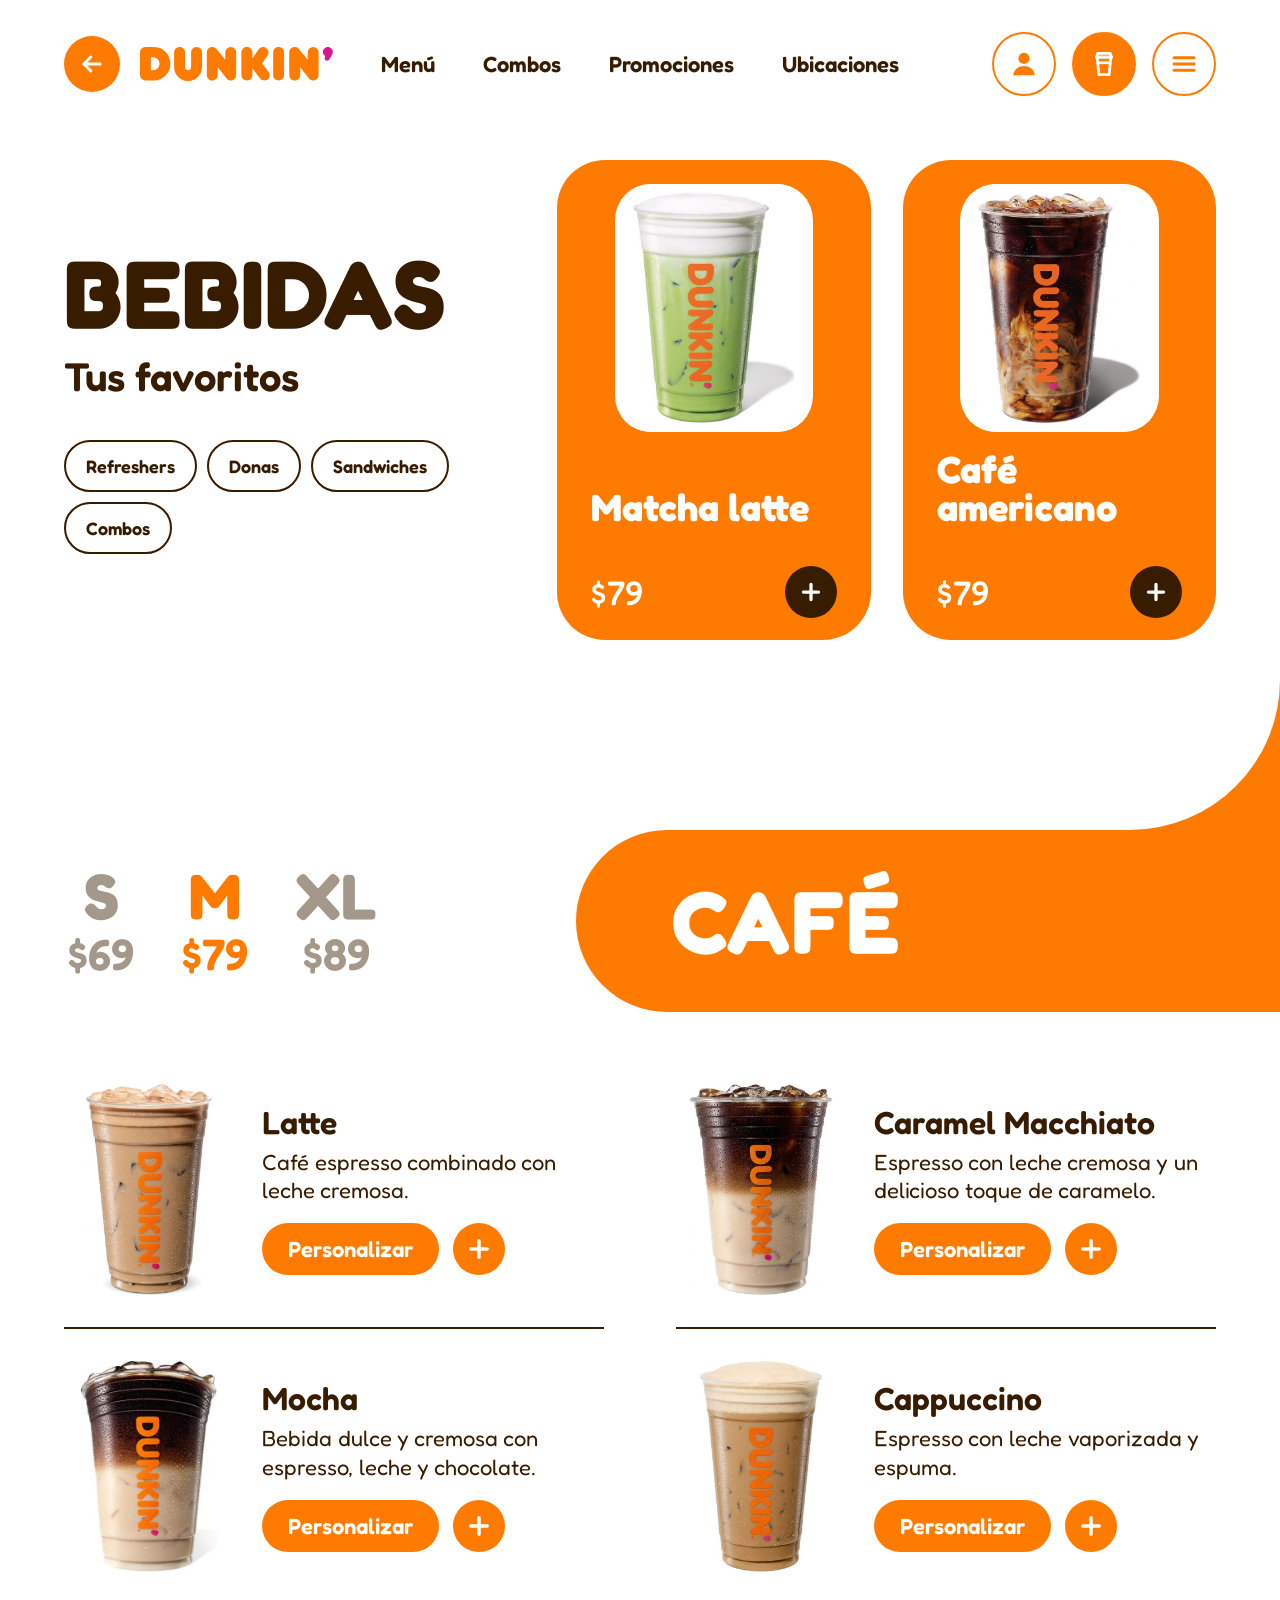
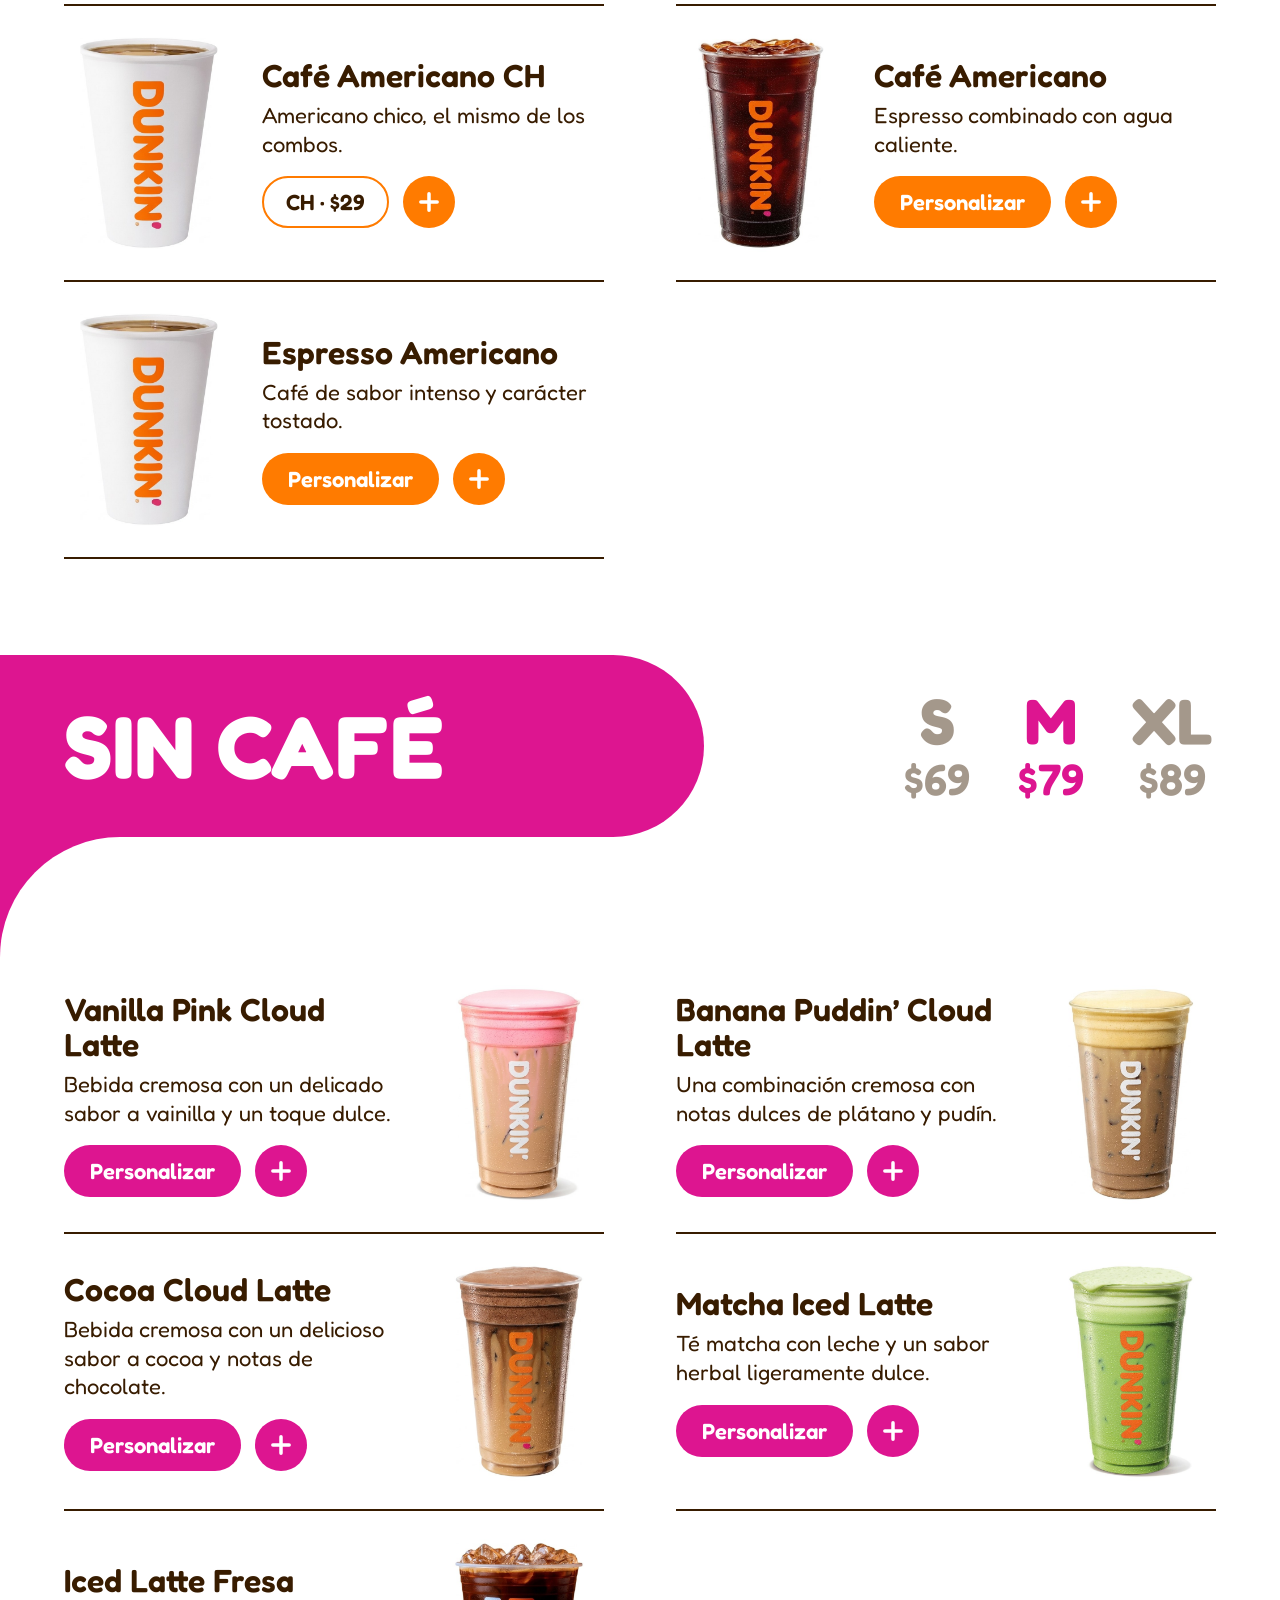
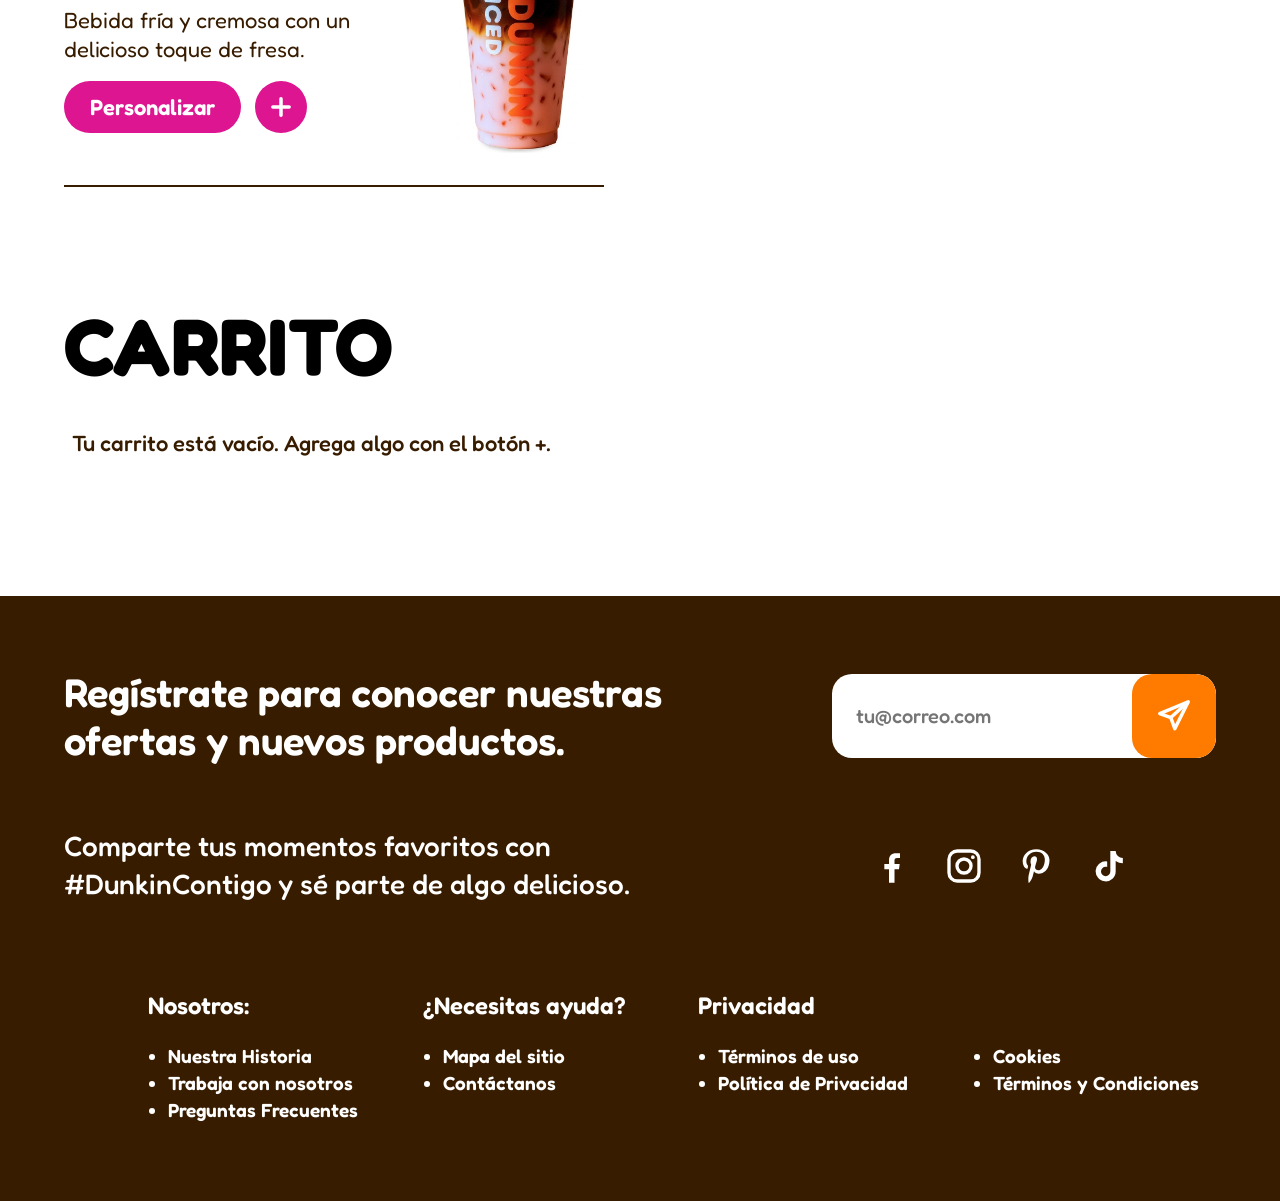
==== bebidas.html @ 690b3f0c "Rediseño Dunkin': landing y pantallas de menú Landing, Bebidas, Refreshers, Donas, Sándwiches y Comb" ====
<!DOCTYPE html>
<html lang="es">
<head>
  <meta charset="UTF-8">
  <meta name="viewport" content="width=device-width, initial-scale=1.0">
  <title>Dunkin' | Bebidas</title>
  <meta name="description" content="Café y bebidas sin café de Dunkin': elige tamaño, personaliza y arma tu pedido.">

  <!-- Tipografía: Fredoka (Google Fonts) -->
  <link rel="preconnect" href="https://fonts.googleapis.com">
  <link rel="preconnect" href="https://fonts.gstatic.com" crossorigin>
  <link href="https://fonts.googleapis.com/css2?family=Fredoka:wdth,wght@75..125,300..700&display=swap" rel="stylesheet">

  <link rel="stylesheet" href="css/styles.css?v=3">
  <link rel="stylesheet" href="css/bebidas.css?v=3">
</head>
<body>
<div class="page page--bebidas">

  <!-- ========== HEADER ========== -->
  <header class="header container">
    <div class="header__brand">
      <a href="index.html" class="back-btn" aria-label="Regresar al inicio">
        <svg viewBox="0 0 24 24" aria-hidden="true" fill="none" stroke="currentColor" stroke-width="2.6" stroke-linecap="round" stroke-linejoin="round"><path d="M19 12H5M11 6l-6 6 6 6"/></svg>
      </a>
      <a href="index.html" class="header__logo" aria-label="Dunkin' inicio">
      <img src="img/logo.svg" alt="Dunkin'" width="194" height="34">
      </a>
    </div>

    <nav class="header__nav" id="menu-principal" aria-label="Principal">
      <a href="bebidas.html" aria-current="page">Menú</a>
      <a href="combos.html">Combos</a>
      <a href="index.html#promocion">Promociones</a>
      <a href="index.html#ubicaciones">Ubicaciones</a>
    </nav>

    <div class="header__actions">
      <a href="#" class="icon-btn icon-btn--outline" aria-label="Mi cuenta">
        <svg viewBox="0 0 24 24" aria-hidden="true"><circle cx="12" cy="7.5" r="4.5" fill="currentColor"/><path d="M3.5 21c0-4.4 3.8-7.5 8.5-7.5s8.5 3.1 8.5 7.5z" fill="currentColor"/></svg>
      </a>
      <a href="#carrito" class="icon-btn icon-btn--fill" aria-label="Mi pedido">
        <svg viewBox="0 0 24 24" aria-hidden="true" fill="none" stroke="currentColor" stroke-width="2.2" stroke-linejoin="round"><path d="M7 3.5h10l1 3H6z"/><path d="M5 6.5h14"/><path d="M6.5 6.5l1.4 14h8.2l1.4-14"/><path d="M7.2 11h9.6"/></svg>
        <span class="cart-badge" id="cart-badge" hidden>0</span>
      </a>
      <button class="icon-btn icon-btn--outline header__burger" id="burger" aria-label="Abrir menú" aria-expanded="false" aria-controls="menu-panel">
        <svg viewBox="0 0 24 24" aria-hidden="true" fill="none" stroke="currentColor" stroke-width="2.4" stroke-linecap="round"><path d="M4 7h16M4 12h16M4 17h16"/></svg>
      </button>
    </div>

    <!-- Menú desplegable (botón de 3 líneas) -->
    <nav class="menu-panel" id="menu-panel" aria-label="Menú completo" hidden>
      <ul>
        <li><a href="bebidas.html">Menú</a></li>
        <li><a href="combos.html">Combos</a></li>
        <li><a href="index.html#promocion">Promociones</a></li>
        <li><a href="index.html#ubicaciones">Ubicaciones</a></li>
      </ul>
      <ul class="menu-panel__sub">
        <li><a href="#">Nuestra Historia</a></li>
        <li><a href="#">Preguntas Frecuentes</a></li>
        <li><a href="#">Contáctanos</a></li>
      </ul>
    </nav>
  </header>

  <main>

    <!-- ========== BEBIDAS · TUS FAVORITOS ========== -->
    <section class="bev-intro container">
      <div class="bev-intro__text">
        <h1 class="title-xl">Bebidas</h1>
        <p class="bev-intro__sub">Tus favoritos</p>
      </div>

      <!-- Categorías del menú (en celular va arriba, debajo del header) -->
      <nav class="cat-nav" aria-label="Categorías del menú">
        <a href="refreshers.html" class="cat-chip">Refreshers</a>
        <a href="donas.html" class="cat-chip">Donas</a>
        <a href="sandwiches.html" class="cat-chip">Sandwiches</a>
        <a href="combos.html" class="cat-chip">Combos</a>
      </nav>

      <div class="feature__cards bev-favs">
        <article class="card card--orange card--fav">
          <div class="card__media"><img src="img/bebidas/fav_matcha.jpg" alt="Matcha latte helado con espuma"></div>
          <h2 class="card__title">Matcha latte</h2>
          <p class="card__desc"></p>
          <div class="card__foot">
            <p class="card__price">$79</p>
            <button class="add-btn" data-name="Matcha latte" data-price="79" data-detail="Tamaño M" aria-label="Agregar Matcha latte">
              <svg viewBox="0 0 24 24" aria-hidden="true"><path d="M12 5v14M5 12h14"/></svg>
            </button>
          </div>
        </article>
        <article class="card card--orange card--fav">
          <div class="card__media"><img src="img/bebidas/fav_americano.jpg" alt="Café americano helado con leche"></div>
          <h2 class="card__title">Café americano</h2>
          <p class="card__desc"></p>
          <div class="card__foot">
            <p class="card__price">$79</p>
            <button class="add-btn" data-name="Café americano" data-price="79" data-detail="Tamaño M" aria-label="Agregar Café americano">
              <svg viewBox="0 0 24 24" aria-hidden="true"><path d="M12 5v14M5 12h14"/></svg>
            </button>
          </div>
        </article>
      </div>
    </section>

    <!-- ========== CAFÉ ========== -->
    <section class="bev-section bev-section--cafe" aria-labelledby="titulo-cafe">
      <div class="conector conector--orange" aria-hidden="true"><div class="conector__blanco"></div></div>

      <div class="bev-head">
        <div class="sizes" role="group" aria-label="Tamaño de las bebidas con café" data-seccion="cafe"></div>
        <div class="label-box label-box--orange bev-pill">
          <h2 class="title-xl" id="titulo-cafe">Café</h2>
        </div>
      </div>

      <ul class="bev-list container" id="lista-cafe"></ul>
    </section>

    <!-- ========== SIN CAFÉ ========== -->
    <section class="bev-section bev-section--sin" aria-labelledby="titulo-sin">
      <div class="bev-head bev-head--left">
        <div class="label-box label-box--pink bev-pill bev-pill--left">
          <h2 class="title-xl" id="titulo-sin">Sin café</h2>
        </div>
        <div class="sizes" role="group" aria-label="Tamaño de las bebidas sin café" data-seccion="sin"></div>
      </div>
      <div class="conector conector--pink conector--bottom bev-conector-sin" aria-hidden="true"><div class="conector__blanco"></div></div>

      <ul class="bev-list bev-list--reverse container" id="lista-sin"></ul>
    </section>

    <!-- ========== CARRITO (igual en todas las pantallas, menos la landing) ========== -->
    <section class="cart container" id="carrito" aria-labelledby="titulo-carrito">
      <h2 class="title-xl cart__title" id="titulo-carrito">Carrito</h2>
      <ul class="cart__list" id="cart-list"></ul>
      <p class="cart__empty" id="cart-empty">Tu carrito está vacío. Agrega algo con el botón +.</p>
      <div class="cart__summary" id="cart-summary" hidden>
        <p class="cart__total">Total <strong id="cart-total">$0</strong></p>
        <a href="index.html#ubicaciones" class="btn btn--orange btn--lg">Ordenar ahora</a>
      </div>
    </section>

  </main>

  <!-- ========== PERSONALIZAR (ventana) ========== -->
  <dialog class="custom" id="personalizar" aria-labelledby="custom-titulo">
    <form method="dialog" class="custom__form" id="custom-form">
      <button type="button" class="custom__close" id="custom-cerrar" aria-label="Cerrar">
        <svg viewBox="0 0 24 24" aria-hidden="true" fill="none" stroke="currentColor" stroke-width="2.6" stroke-linecap="round"><path d="M6 6l12 12M18 6L6 18"/></svg>
      </button>
      <p class="custom__eyebrow">Personaliza tu bebida</p>
      <h2 class="custom__title" id="custom-titulo">Latte</h2>

      <fieldset class="custom__group">
        <legend>Tamaño</legend>
        <div class="choices" id="opc-tamano"></div>
      </fieldset>

      <fieldset class="custom__group">
        <legend>Leche <span>+$5 vegetal</span></legend>
        <div class="choices" id="opc-leche"></div>
      </fieldset>

      <fieldset class="custom__group">
        <legend>Sabor adicional <span>+$10</span></legend>
        <div class="choices" id="opc-sabor"></div>
      </fieldset>

      <fieldset class="custom__group">
        <legend>Extras <span>+$10 c/u</span></legend>
        <div class="choices" id="opc-extras"></div>
      </fieldset>

      <div class="custom__foot">
        <div class="stepper stepper--lg" aria-label="Cantidad">
          <button type="button" class="stepper__btn" id="custom-mas" aria-label="Agregar otra">
            <svg viewBox="0 0 24 24" aria-hidden="true"><path d="M12 5v14M5 12h14"/></svg>
          </button>
          <span class="stepper__num" id="custom-cantidad" aria-live="polite">1</span>
          <button type="button" class="stepper__btn" id="custom-menos" aria-label="Quitar una">
            <svg viewBox="0 0 24 24" aria-hidden="true"><path d="M5 12h14"/></svg>
          </button>
        </div>
        <button type="submit" class="btn btn--orange btn--lg custom__add" id="custom-agregar">Agregar · $79</button>
      </div>
    </form>
  </dialog>

  <!-- ========== FOOTER ========== -->
  <footer class="footer">
    <div class="container">
      <div class="footer__top">
        <h2 class="footer__title"><span class="solo-escritorio">Regístrate para conocer nuestras ofertas y nuevos productos.</span><span class="solo-movil">Promos y nuevos productos directo a tu correo</span></h2>

        <form class="newsletter" id="newsletter" novalidate>
          <label for="correo" class="sr-only">Correo electrónico</label>
          <input id="correo" type="email" placeholder="tu@correo.com" autocomplete="email" required>
          <button type="submit" aria-label="Enviar correo">
            <svg viewBox="0 0 24 24" aria-hidden="true" fill="none" stroke="currentColor" stroke-width="2.2" stroke-linejoin="round"><path d="M21 3L3 10.5l7 2.5 2.5 7z"/><path d="M21 3L10 13"/></svg>
          </button>
          <p class="newsletter__msg" id="newsletter-msg" role="status"></p>
        </form>
      </div>

      <div class="footer__middle">
        <p class="footer__text">Comparte tus momentos favoritos con<br>#DunkinContigo y sé parte de algo delicioso.</p>

        <div class="social">
          <a href="#" aria-label="Facebook"><svg viewBox="0 0 24 24" aria-hidden="true" fill="currentColor"><path d="M13.5 22v-8h2.7l.4-3.2h-3.1V8.8c0-.9.3-1.6 1.6-1.6h1.7V4.4c-.3 0-1.3-.1-2.5-.1-2.5 0-4.1 1.5-4.1 4.2v2.3H7.4V14h2.8v8z"/></svg></a>
          <a href="#" aria-label="Instagram"><svg viewBox="0 0 24 24" aria-hidden="true" fill="none" stroke="currentColor" stroke-width="2"><rect x="3" y="3" width="18" height="18" rx="5"/><circle cx="12" cy="12" r="4.2"/><circle cx="17.3" cy="6.7" r="1.1" fill="currentColor" stroke="none"/></svg></a>
          <a href="#" class="social__pin" aria-label="Pinterest"><svg viewBox="0 0 24 24" aria-hidden="true" fill="currentColor"><path d="M12.3 2C6.8 2 4 5.9 4 9.2c0 2 .8 3.8 2.4 4.4.3.1.5 0 .6-.3l.2-1c.1-.3 0-.4-.2-.7-.5-.6-.8-1.3-.8-2.4 0-3.1 2.3-5.8 6-5.8 3.3 0 5.1 2 5.1 4.7 0 3.5-1.6 6.5-3.9 6.5-1.3 0-2.2-1-1.9-2.3.4-1.5 1.1-3.2 1.1-4.3 0-1-.5-1.8-1.6-1.8-1.3 0-2.3 1.3-2.3 3.1 0 1.1.4 1.9.4 1.9l-1.5 6.4c-.4 1.9-.1 4.2 0 4.4 0 .1.2.2.3.1.1-.2 1.6-2 2.1-3.8l.8-3.2c.4.8 1.6 1.5 2.9 1.5 3.8 0 6.4-3.5 6.4-8.1C20.2 5.4 17 2 12.3 2z"/></svg></a>
          <a href="#" aria-label="TikTok"><svg viewBox="0 0 24 24" aria-hidden="true" fill="currentColor"><path d="M16.6 3h-3.2v12.3a2.8 2.8 0 1 1-2.8-2.8c.3 0 .6 0 .9.1V9.3a6 6 0 1 0 5.1 6V9a7.4 7.4 0 0 0 4.3 1.4V7.2a4.3 4.3 0 0 1-4.3-4.2z"/></svg></a>
        </div>
      </div>

      <div class="footer__links">
        <div class="footer__col">
          <h3>Nosotros:</h3>
          <ul>
            <li><a href="#">Nuestra Historia</a></li>
            <li><a href="#">Trabaja con nosotros</a></li>
            <li><a href="#">Preguntas Frecuentes</a></li>
          </ul>
        </div>
        <div class="footer__col">
          <h3>¿Necesitas ayuda?</h3>
          <ul>
            <li><a href="#">Mapa del sitio</a></li>
            <li><a href="#">Contáctanos</a></li>
          </ul>
        </div>
        <div class="footer__col">
          <h3>Privacidad</h3>
          <ul>
            <li><a href="#">Términos de uso</a></li>
            <li><a href="#">Política de Privacidad</a></li>
          </ul>
        </div>
        <div class="footer__col footer__col--no-title">
          <ul>
            <li><a href="#">Cookies</a></li>
            <li><a href="#">Términos y Condiciones</a></li>
          </ul>
        </div>
      </div>
    </div>
  </footer>

  <!-- Barra fija con el resumen de la orden: se oculta al llegar al carrito -->
  <a href="#carrito" class="cart-bar" id="cart-bar" hidden>
    <span class="cart-bar__label">Tu orden</span>
    <span class="cart-bar__count" id="cart-bar-count">0 artículos</span>
    <strong class="cart-bar__total" id="cart-bar-total">$0</strong>
    <span class="cart-bar__cta">Ver carrito</span>
  </a>

  <div class="toast" id="toast" role="status" aria-live="polite"></div>
</div>

<script src="js/carrito.js?v=3"></script>
<script src="js/main.js?v=3"></script>
<script src="js/bebidas.js?v=3"></script>
</body>
</html>
---- css/styles.css ----
/* =========================================================
   DUNKIN' · Landing (desktop 1512 px + adaptación a móvil)
   Rediseño: Yañez Cruz María Fernanda Daniela
   ========================================================= */

/* ---------- 1. Variables ---------- */
:root {
  /* Colores de marca */
  --orange: #FF7B00;
  --pink: #DD1590;
  --brown: #381C00;
  --pink-soft: #FBD3EA;
  --white: #FFFFFF;
  --black: #000000;
  --gray-placeholder: #B9B1AC;

  /* Tipografía */
  --font: "Fredoka", "Arial Rounded MT Bold", sans-serif;

  /* Medidas */
  --page: 1512px;        /* ancho del frame de escritorio */
  --gutter: 64px;        /* margen lateral */
  --gap: 32px;           /* separación entre columnas */
  --radius-xl: 64px;
  --radius-lg: 48px;
  --radius-md: 36px;
  --radius-sm: 20px;
}

/* ---------- 2. Tipografía Fredoka (clases de Google Fonts) ---------- */
.fredoka-regular,
.fredoka-medium,
.fredoka-semibold,
.fredoka-bold,
body {
  font-family: var(--font);
  font-optical-sizing: auto;
  font-style: normal;
  font-variation-settings: "wdth" 100;
}
.fredoka-regular  { font-weight: 400; }
.fredoka-medium   { font-weight: 500; }
.fredoka-semibold { font-weight: 600; }
.fredoka-bold     { font-weight: 700; }

/* ---------- 3. Base ---------- */
*,
*::before,
*::after { box-sizing: border-box; }

html { scroll-behavior: smooth; }

body {
  margin: 0;
  background: var(--white);
  color: var(--brown);
  font-weight: 500;
}

img { display: block; max-width: 100%; }
[hidden] { display: none !important; }
a { color: inherit; }
ul { margin: 0; padding: 0; }
h1, h2, h3, p { margin: 0; }
button { font: inherit; }

.page {
  max-width: var(--page);
  margin: 0 auto;
  overflow: hidden;
}

.container {
  padding-left: var(--gutter);
  padding-right: var(--gutter);
}

.solo-movil { display: none; }
.sr-only {
  position: absolute;
  width: 1px; height: 1px;
  overflow: hidden;
  clip: rect(0 0 0 0);
  white-space: nowrap;
}

:focus-visible {
  outline: 3px solid var(--brown);
  outline-offset: 3px;
}

/* Títulos en mayúsculas */
.title-xl,
.title-lg {
  font-weight: 700;
  text-transform: uppercase;
  line-height: 0.98;
  letter-spacing: 0.01em;
  text-wrap: balance;
}
.title-xl { font-size: 80px; }
.title-lg { font-size: 64px; }

/* ---------- 4. Botones ---------- */
.btn {
  display: inline-flex;
  align-items: center;
  justify-content: center;
  border: 0;
  border-radius: 999px;
  font-weight: 600;
  text-decoration: none;
  cursor: pointer;
  transition: transform .15s ease, filter .15s ease;
}
.btn:hover { transform: translateY(-2px); filter: brightness(1.05); }

.btn--orange { background: var(--orange); color: var(--white); }
.btn--pink   { background: var(--pink);   color: var(--white); }

.btn--xl { height: 76px; min-width: 270px; padding: 0 36px; font-size: 36px; font-weight: 700; text-transform: uppercase; }
.btn--lg { height: 72px; padding: 0 48px; font-size: 26px; }
.btn--sm { height: 52px; padding: 0 28px; font-size: 21px; white-space: nowrap; }

.icon-btn {
  position: relative;
  width: 64px;
  height: 64px;
  border-radius: 50%;
  display: flex;
  align-items: center;
  justify-content: center;
  border: 2.5px solid var(--orange);
  cursor: pointer;
  text-decoration: none;
}
.icon-btn svg { width: 30px; height: 30px; }
.icon-btn--outline { background: var(--white); color: var(--orange); }
.icon-btn--fill    { background: var(--orange); color: var(--white); }

.cart-badge {
  position: absolute;
  top: -4px;
  right: -4px;
  min-width: 26px;
  height: 26px;
  padding: 0 6px;
  border-radius: 13px;
  background: var(--pink);
  color: var(--white);
  font-size: 15px;
  font-weight: 700;
  display: flex;
  align-items: center;
  justify-content: center;
}

.add-btn {
  width: 60px;
  height: 60px;
  flex: 0 0 auto;
  border: 0;
  border-radius: 50%;
  background: var(--brown);
  color: var(--white);
  display: flex;
  align-items: center;
  justify-content: center;
  cursor: pointer;
  transition: transform .15s ease;
}
.add-btn:hover { transform: scale(1.06); }
.add-btn svg { width: 30px; height: 30px; fill: none; stroke: currentColor; stroke-width: 3; stroke-linecap: round; }

.link-more {
  display: inline-flex;
  align-items: center;
  gap: 8px;
  font-size: 24px;
  font-weight: 600;
  text-decoration: none;
}
.link-more svg { width: 24px; height: 24px; transition: transform .15s ease; }
.link-more:hover svg { transform: translateX(4px); }

/* ---------- 5. Header ---------- */
.header {
  display: grid;
  grid-template-columns: 1fr auto 1fr;
  align-items: center;
  gap: 24px;
  padding-top: 32px;
  padding-bottom: 32px;
}
.header__logo img { width: 194px; height: auto; }

.header__nav {
  display: flex;
  gap: 48px;
  font-size: 22px;
  font-weight: 600;
}
.header__nav a { text-decoration: none; }
.header__nav a:hover { color: var(--orange); }

.header__actions {
  display: flex;
  gap: 16px;
  justify-content: flex-end;
}
.header { position: relative; }

/* Panel del menú (botón de 3 líneas) */
.menu-panel {
  position: absolute;
  top: calc(100% - 12px);
  right: var(--gutter);
  z-index: 30;
  width: 340px;
  padding: 28px 32px;
  border-radius: var(--radius-lg);
  background: var(--white);
  box-shadow: 0 18px 40px rgba(56, 28, 0, .18);
  display: flex;
  flex-direction: column;
  gap: 20px;
}
.menu-panel ul { list-style: none; display: flex; flex-direction: column; gap: 10px; }
.menu-panel a { text-decoration: none; font-size: 26px; font-weight: 600; }
.menu-panel a:hover { color: var(--orange); }
.menu-panel__sub { padding-top: 18px; border-top: 2px solid var(--pink-soft); }
.menu-panel__sub a { font-size: 19px; font-weight: 500; }


/* ---------- Header de páginas internas: botón de regreso + logo ---------- */
.header__brand { display: flex; align-items: center; gap: 20px; }
.back-btn {
  width: 56px;
  height: 56px;
  flex: 0 0 auto;
  border-radius: 50%;
  background: var(--orange);
  color: var(--white);
  display: flex;
  align-items: center;
  justify-content: center;
  transition: transform .15s ease;
}
.back-btn:hover { transform: translateX(-3px); }
.back-btn svg { width: 28px; height: 28px; }

/* ---------- 6. Hero ---------- */
.hero {
  background: var(--brown);
  color: var(--white);
  border-radius: var(--radius-xl);
  padding: 96px 48px;
  display: flex;
  flex-direction: column;
  align-items: center;
  gap: 28px;
  text-align: center;
}
.hero__title {
  font-size: 96px;
  font-weight: 700;
  text-transform: uppercase;
  line-height: 1;
}
.hero__text {
  max-width: 660px;
  font-size: 30px;
  font-weight: 600;
  line-height: 1.3;
}
.hero__actions {
  display: flex;
  gap: 24px;
  margin-top: 8px;
}

/* ---------- 7. Secciones con tarjetas (antojo / combos) ----------
   Rejilla de 12 columnas: texto en 5, tarjetas en 7.
   Las dos secciones comparten la misma rejilla para que
   los bordes de las tarjetas y los textos queden alineados. */
.feature {
  display: grid;
  grid-template-columns: repeat(12, minmax(0, 1fr));
  column-gap: var(--gap);
  align-items: center;
  padding-top: 120px;
}
.feature__side  { grid-column: 1 / span 5; display: flex; flex-direction: column; align-items: flex-start; gap: 36px; }
.feature__cards { grid-column: 6 / span 7; display: grid; grid-template-columns: repeat(2, minmax(0, 1fr)); gap: var(--gap); }

.feature--reverse .feature__cards { grid-column: 1 / span 7; grid-row: 1; }
.feature--reverse .feature__side  { grid-column: 8 / span 5; grid-row: 1; align-items: flex-end; text-align: right; }

.feature__text { font-size: 32px; font-weight: 500; line-height: 1.3; }

/* Pestañas */
.tabs { display: flex; flex-wrap: wrap; gap: 16px; }
.tab {
  height: 64px;
  min-width: 160px;
  padding: 0 28px;
  border: 2.5px solid var(--pink);
  border-radius: 999px;
  background: var(--white);
  color: var(--brown);
  font-size: 24px;
  font-weight: 600;
  cursor: pointer;
  transition: background .15s ease, color .15s ease;
}
.tab:hover { background: var(--pink-soft); }
.tab.is-active { background: var(--pink); color: var(--white); }

/* Tarjeta de producto
   Las tarjetas de una misma fila comparten filas (subgrid):
   foto · título · descripción · precio. Así el título, el precio
   y el botón quedan alineados sin dejar espacios vacíos. */
.feature__cards { grid-template-rows: repeat(4, auto); }
.card {
  display: grid;
  grid-row: span 4;
  grid-template-rows: subgrid;
  row-gap: 0;
  padding: 24px 26px 22px;
  border-radius: var(--radius-lg);
  color: var(--white);
}
.card--pink   { background: var(--pink); }
.card--orange { background: var(--orange); }

.card__media {
  width: 76%;
  aspect-ratio: 4 / 5;
  margin: 0 auto 18px;
  border-radius: var(--radius-md);
  background: var(--white);
  overflow: hidden;
  display: flex;
  align-items: center;
  justify-content: center;
}
.card__media img { width: 100%; height: 100%; object-fit: cover; }
.card__media--contain img { object-fit: contain; padding: 8%; }
.card__media--empty { color: var(--gray-placeholder); font-size: 18px; text-align: center; padding: 24px; }

.card__title {
  padding: 0 8px;
  font-size: 42px;
  font-weight: 700;
  text-transform: uppercase;
  line-height: 1;
  align-self: end;
}
.card__desc {
  padding: 0 8px;
  margin-top: 4px;
  font-size: 21px;
  font-weight: 500;
  line-height: 1.2;
}
.card__desc:empty { margin-top: 0; }
.card__foot {
  display: flex;
  align-items: center;
  justify-content: space-between;
  gap: 12px;
  padding: 0 8px;
  margin-top: 8px;
}
.card .add-btn { width: 52px; height: 52px; }
.card .add-btn svg { width: 26px; height: 26px; }
.card__price { font-size: 34px; font-weight: 500; }

/* ---------- 8. Cajas de título (bloques de color con border-radius) ---------- */
.label-box {
  width: min(900px, 100%);
  margin-left: auto;
  padding: 64px var(--gutter) 64px 120px;
  border-radius: 999px 0 0 999px;        /* lado izquierdo totalmente redondo */
  color: var(--white);
  text-align: right;
}
.label-box--orange { background: var(--orange); }
.label-box--pink   { background: var(--pink); }

/* Conector: caja de color debajo de una blanca.
   La esquina redondeada de la blanca deja ver el color
   y une visualmente la caja de título con lo de arriba. */
.conector { --c: var(--orange); background: var(--c); }
.conector--orange { --c: var(--orange); }
.conector--pink   { --c: var(--pink); }
.conector__blanco {
  height: 150px;
  background: var(--white);
  border-bottom-right-radius: 150px;
}
/* Versión inferior: el color baja por la izquierda y se curva hacia el blanco */
.conector--bottom .conector__blanco {
  border-bottom-right-radius: 0;
  border-top-left-radius: 150px;
}

/* ---------- 9. Promoción ---------- */
.promo-section { padding-top: 120px; }
.promo__text .title-lg { font-size: 76px; }

.promo {
  margin-top: 120px;
  margin-right: var(--gutter);
  border-radius: 0 999px 999px 0;        /* lado derecho totalmente redondo */
  background: var(--pink);
  display: grid;
  grid-template-columns: repeat(12, minmax(0, 1fr));
  column-gap: var(--gap);
  align-items: center;
  min-height: 440px;
}
.promo__text {
  grid-column: 1 / span 7;
  padding: 88px 0 88px var(--gutter);
  display: flex;
  flex-direction: column;
  align-items: flex-start;
  gap: 36px;
  color: var(--white);
}
.promo__img {
  grid-column: 8 / span 4;
  width: min(520px, 100%);
  margin: -150px auto -40px;
  filter: drop-shadow(0 24px 30px rgba(56, 28, 0, .22));
}

/* ---------- 10. Refreshers ---------- */
.refreshers {
  position: relative;
  margin-top: 40px;
  padding: 40px 0;
  overflow: hidden;
}
.refreshers__words {
  position: absolute;
  inset: 0;
  display: flex;
  flex-direction: column;
  justify-content: space-around;
  pointer-events: none;
}
.refreshers__words span {
  font-size: 150px;
  font-weight: 700;
  line-height: 1;
  text-transform: uppercase;
  white-space: nowrap;
  color: var(--pink-soft);
}
.refreshers__words span:nth-child(even) { transform: translateX(-280px); }

.refreshers__inner {
  position: relative;
  display: grid;
  grid-template-columns: repeat(12, minmax(0, 1fr));
  column-gap: var(--gap);
  align-items: center;
}
.refreshers__img {
  grid-column: 1 / span 7;
  width: min(560px, 100%);
  justify-self: center;
  filter: drop-shadow(0 26px 30px rgba(56, 28, 0, .18));
}
.refreshers__cta {
  grid-column: 8 / span 5;
  background: var(--white);
  border-radius: var(--radius-lg);
  padding: 56px 40px;
  display: flex;
  flex-direction: column;
  align-items: center;
  gap: 32px;
  text-align: center;
  color: var(--black);
}

/* ---------- 11. Ubicaciones ---------- */
.locations-section { padding-top: 60px; }

.locations {
  display: grid;
  grid-template-columns: repeat(12, minmax(0, 1fr));
  column-gap: var(--gap);
  align-items: center;
  padding-top: 80px;
  padding-bottom: 120px;
}
.locations__map {
  grid-column: 1 / span 7;
  position: relative;
  aspect-ratio: 430 / 367;
  border-radius: var(--radius-lg);
  overflow: hidden;
}
.locations__map img { width: 100%; height: 100%; object-fit: cover; }

.pin {
  position: absolute;
  width: 54px;
  height: 54px;
  border-radius: 50% 50% 50% 0;
  transform: rotate(-45deg);
  background: var(--orange);
  box-shadow: 0 8px 16px rgba(56, 28, 0, .25);
}
.pin::after {
  content: "";
  position: absolute;
  inset: 16px;
  border-radius: 50%;
  background: var(--white);
}

.locations__panel {
  grid-column: 8 / span 5;
  display: flex;
  flex-direction: column;
  gap: 24px;
  color: var(--black);
}
.locations__label {
  font-size: 34px;
  font-weight: 700;
  text-transform: uppercase;
  line-height: 1.1;
}
.input {
  height: 64px;
  padding: 0 32px;
  border: 2.5px solid var(--black);
  border-radius: 999px;
  font: 500 20px var(--font);
  color: var(--brown);
}
.input::placeholder { color: var(--gray-placeholder); }

.stores { list-style: none; }
.store {
  display: flex;
  align-items: center;
  justify-content: space-between;
  gap: 16px;
  padding: 24px 0;
  border-bottom: 2.5px solid var(--black);
}
.store__name  { font-size: 28px; font-weight: 700; text-transform: uppercase; }
.store__hours { font-size: 20px; font-weight: 600; margin-top: 4px; }
.stores__empty { font-size: 20px; }

/* ---------- 12. Footer ---------- */
.footer {
  background: var(--brown);
  color: var(--white);
  padding: 72px 0 80px;
}
.footer__top,
.footer__middle {
  display: flex;
  align-items: center;
  justify-content: space-between;
  gap: 48px;
}
.footer__title {
  max-width: 720px;
  font-size: 40px;
  font-weight: 600;
  line-height: 1.2;
}

.newsletter {
  position: relative;
  display: flex;
  width: 440px;
  height: 84px;
  border-radius: var(--radius-sm);
  background: var(--white);
  overflow: hidden;
}
.newsletter input {
  flex: 1;
  min-width: 0;
  border: 0;
  padding: 0 24px;
  font: 500 20px var(--font);
  color: var(--brown);
  background: transparent;
}
.newsletter input:focus { outline: none; }
.newsletter:focus-within { outline: 3px solid var(--orange); outline-offset: 3px; }
.newsletter button {
  width: 84px;
  border: 0;
  border-radius: var(--radius-sm);
  background: var(--orange);
  color: var(--white);
  display: flex;
  align-items: center;
  justify-content: center;
  cursor: pointer;
}
.newsletter button svg { width: 38px; height: 38px; }
.newsletter__msg {
  position: absolute;
  left: 0;
  top: calc(100% + 10px);
  font-size: 16px;
  white-space: nowrap;
}

.footer__middle { margin-top: 64px; }
.footer__text { font-size: 28px; font-weight: 500; line-height: 1.35; }

.social { display: flex; gap: 32px; padding-right: 88px; }
.social a { display: flex; color: var(--white); transition: color .15s ease; }
.social a:hover { color: var(--orange); }
.social svg { width: 40px; height: 40px; }

.footer__links {
  display: grid;
  grid-template-columns: repeat(4, minmax(0, 1fr));
  gap: var(--gap);
  margin-top: 88px;
  padding-left: 84px;
}
.footer__col h3 { font-size: 24px; font-weight: 600; margin-bottom: 24px; }
.footer__col ul { list-style: disc; padding-left: 20px; display: flex; flex-direction: column; gap: 4px; }
.footer__col li { font-size: 19px; font-weight: 600; }
.footer__col a { text-decoration: none; }
.footer__col a:hover { color: var(--orange); }
.footer__col--no-title { padding-top: 53px; }   /* alinea con las listas que tienen título */


/* ---------- Botones de categorías del menú ---------- */
.cat-nav { display: flex; flex-wrap: wrap; gap: 10px; }
.cat-chip {
  display: inline-flex;
  align-items: center;
  height: 52px;
  padding: 0 20px;
  border: 2.5px solid var(--brown);
  border-radius: 999px;
  background: var(--white);
  color: var(--brown);
  font-size: 18px;
  font-weight: 600;
  text-decoration: none;
  white-space: nowrap;
  transition: background .15s ease, color .15s ease;
}
.cat-chip:hover { background: var(--pink-soft); }
.cat-chip.is-active { background: var(--brown); color: var(--white); }

/* ---------- Carrito (pantallas de menú) ---------- */
.cart { padding-top: 120px; padding-bottom: 120px; }
.cart__title { color: var(--black); margin-bottom: 24px; }
.cart__list { list-style: none; max-width: 980px; }
.cart-item {
  display: flex;
  align-items: center;
  justify-content: space-between;
  gap: 24px;
  padding: 28px 8px;
  border-bottom: 2px solid var(--brown);
}
.cart-item__name { font-size: 34px; font-weight: 600; line-height: 1.1; }
.cart-item__detail { font-size: 20px; margin-top: 6px; }
.cart-item__remove {
  height: 52px;
  min-width: 220px;
  padding: 0 28px;
  border: 0;
  border-radius: 999px;
  background: var(--brown);
  color: var(--white);
  font: 600 21px var(--font);
  cursor: pointer;
}
.cart-item__remove:hover { filter: brightness(1.3); }
.cart__empty { font-size: 22px; max-width: 980px; padding: 20px 8px; }
.cart__summary {
  max-width: 980px;
  display: flex;
  align-items: center;
  justify-content: space-between;
  gap: 24px;
  padding: 32px 8px 0;
}
.cart__total { font-size: 30px; font-weight: 500; }
.cart__total strong { font-weight: 700; margin-left: 12px; }


/* Barra fija con el resumen de la orden */
.cart-bar {
  position: fixed;
  left: 50%;
  bottom: 24px;
  z-index: 25;
  transform: translateX(-50%);
  width: min(640px, calc(100% - 32px));
  min-height: 68px;
  padding: 10px 12px 10px 28px;
  border-radius: 999px;
  background: var(--brown);
  color: var(--white);
  display: flex;
  align-items: center;
  gap: 16px;
  text-decoration: none;
  box-shadow: 0 14px 30px rgba(56, 28, 0, .28);
}
.cart-bar__label { font-size: 20px; font-weight: 400; letter-spacing: .01em; }
.cart-bar__count { font-size: 18px; font-weight: 300; letter-spacing: .01em; opacity: .9; }
.cart-bar__total { font-size: 22px; font-weight: 400; letter-spacing: .02em; margin-left: auto; }
.cart-bar__cta {
  height: 48px;
  padding: 0 22px;
  border-radius: 999px;
  background: var(--orange);
  font-size: 18px;
  font-weight: 500;
  display: flex;
  align-items: center;
}
.cart-bar:hover .cart-bar__cta { filter: brightness(1.07); }
body.has-cart-bar .toast { bottom: 108px; }

/* Recuadro para fotos pendientes */
.img-ph {
  display: flex;
  align-items: center;
  justify-content: center;
  width: 100%;
  height: 100%;
  min-height: 120px;
  padding: 12px;
  border: 2px dashed var(--pink);
  border-radius: var(--radius-sm);
  background: repeating-linear-gradient(135deg, #FDEAF4 0 12px, #FFF5FA 12px 24px);
  color: var(--pink);
  font-size: 15px;
  font-weight: 600;
  text-align: center;
}

/* ---------- 13. Aviso al agregar ---------- */
.toast {
  position: fixed;
  left: 50%;
  bottom: 32px;
  transform: translate(-50%, calc(100% + 48px));
  visibility: hidden;
  background: var(--brown);
  color: var(--white);
  padding: 16px 28px;
  border-radius: 999px;
  font-size: 18px;
  font-weight: 400;
  letter-spacing: .01em;
  transition: transform .25s ease, visibility .25s;
  z-index: 20;
}
.toast.is-visible { transform: translate(-50%, 0); visibility: visible; }

/* ---------- 14. Responsivo ---------- */
@media (max-width: 1200px) {
  :root { --gutter: 40px; --gap: 24px; }
  .title-xl { font-size: 60px; }
  .title-lg { font-size: 48px; }
  .hero__title { font-size: 72px; }
  .card__title { font-size: 32px; }
  .card__desc { font-size: 19px; }
  .card__price { font-size: 28px; }
  .feature__text { font-size: 26px; }
  .footer__text { font-size: 22px; }
  .footer__links { padding-left: 0; }
  .social { padding-right: 0; }
}

@media (max-width: 900px) {
  :root { --gutter: 20px; --gap: 16px; --radius-xl: 40px; --radius-lg: 32px; --radius-md: 24px; }

  /* Header como en el diseño móvil */
  .header { grid-template-columns: auto 1fr; }
  .header__logo img { width: 150px; }
  .header__nav { display: none; }
  .menu-panel { left: var(--gutter); right: var(--gutter); width: auto; top: 100%; }
  .menu-panel a { font-size: 22px; }
  .icon-btn { width: 52px; height: 52px; }
  .icon-btn svg { width: 24px; height: 24px; }

  .hero { padding: 48px 24px; gap: 18px; }
  .hero__title { font-size: 40px; }
  .hero__text { font-size: 19px; }
  .hero__actions { gap: 12px; }
  .btn--xl { min-width: 0; height: 56px; font-size: 24px; padding: 0 28px; }
  .btn--lg { height: 56px; font-size: 20px; padding: 0 32px; }

  .title-xl { font-size: 40px; }
  .title-lg { font-size: 32px; }

  .feature { grid-template-columns: minmax(0, 1fr); row-gap: 28px; padding-top: 64px; }
  .feature__side,
  .feature__cards,
  .feature--reverse .feature__side,
  .feature--reverse .feature__cards { grid-column: 1; grid-row: auto; }
  .feature__side { align-items: center; text-align: center; gap: 24px; }
  .feature--reverse .feature__side { align-items: center; text-align: center; }
  .feature--reverse .feature__cards { order: 2; }
  .tabs { justify-content: center; gap: 10px; }
  .tab { height: 48px; min-width: 0; padding: 0 22px; font-size: 18px; }
  .link-more { align-self: flex-end; font-size: 18px; }

  .card { padding: 16px 14px 18px; }
  .card__media { width: 74%; margin-bottom: 14px; }
  .card__title { font-size: 19px; padding: 0 4px; }
  .card__desc  { font-size: 12px; padding: 0 4px; margin-top: 2px; }
  .card__foot  { padding: 0 4px; margin-top: 8px; }
  .card__price { font-size: 17px; }
  .feature__text { font-size: 20px; }
  .add-btn,
  .card .add-btn { width: 40px; height: 40px; }
  .add-btn svg { width: 22px; height: 22px; }

  .promo-section { padding-top: 80px; }
  .label-box { width: 85%; padding: 36px var(--gutter) 36px 64px; }
  .conector__blanco { height: 80px; border-bottom-right-radius: 80px; }
  .conector--bottom .conector__blanco { border-top-left-radius: 80px; }
  .promo { margin-top: 48px; margin-right: 0; border-radius: 0 120px 120px 0; grid-template-columns: minmax(0, 1fr) minmax(0, 1fr); min-height: 0; }
  .promo__text { grid-column: 1; padding: 36px 0 36px var(--gutter); gap: 20px; }
  .promo__img { grid-column: 2; margin: -40px auto 0; }
  .promo__text .title-lg { font-size: 30px; }
  .promo .btn--lg { height: 44px; font-size: 16px; padding: 0 20px; }

  .refreshers { margin-top: 72px; }
  .refreshers__words span { font-size: 72px; }
  .refreshers__words span:nth-child(even) { transform: translateX(-120px); }
  .refreshers__inner { grid-template-columns: minmax(0, 1fr); row-gap: 8px; }
  .refreshers__img,
  .refreshers__cta { grid-column: 1; }
  .refreshers__cta { background: transparent; padding: 0; gap: 16px; }

  .locations-section { padding-top: 72px; }
  .locations { grid-template-columns: minmax(0, 1fr); row-gap: 28px; padding-top: 40px; padding-bottom: 56px; }
  .locations__map,
  .locations__panel { grid-column: 1; }
  .locations__map { border-radius: 0; margin: 0 calc(-1 * var(--gutter)); }
  .locations__label { font-size: 22px; text-align: center; }
  .input { height: 52px; font-size: 16px; }
  .store__name { font-size: 18px; }
  .store__hours { font-size: 14px; }
  .btn--sm { height: 40px; font-size: 16px; padding: 0 18px; }
  .pin { width: 36px; height: 36px; }
  .pin::after { inset: 11px; }


  /* Categorías: una fila que se desliza, debajo del header */
  .cat-nav {
    flex-wrap: nowrap;
    overflow-x: auto;
    gap: 8px;
    margin: 0 calc(-1 * var(--gutter));
    padding: 4px var(--gutter) 8px;
    scrollbar-width: none;
  }
  .cat-nav::-webkit-scrollbar { display: none; }
  .cat-chip { height: 40px; padding: 0 18px; font-size: 15px; border-width: 2px; }

  /* Carrito */
  .cart { padding-top: 40px; padding-bottom: 48px; }
  .cart__title { font-size: 30px; margin-bottom: 4px; padding-left: 16px; }
  .cart-item { padding: 18px 4px; margin: 0 16px; border-bottom-width: 1px; gap: 12px; }
  .cart-item__name { font-size: 17px; }
  .cart-item__detail { font-size: 13px; }
  .cart-item__remove { height: 24px; min-width: 120px; padding: 0 14px; font-size: 12px; }
  .cart__empty { font-size: 15px; padding: 12px 20px; }
  .cart__summary { padding: 20px 20px 0; }
  .cart__total { font-size: 20px; }

  .cart-bar { bottom: 12px; min-height: 54px; padding: 6px 6px 6px 20px; gap: 10px; }
  .cart-bar__label { font-size: 15px; }
  .cart-bar__count { font-size: 13px; }
  .cart-bar__total { font-size: 16px; }
  .cart-bar__cta { height: 42px; padding: 0 16px; font-size: 14px; }
  body.has-cart-bar .toast { bottom: 80px; }
  .header__brand { gap: 0; justify-content: space-between; }
  .header__logo { display: block; }
  .header__logo img { width: 118px; }
  .header__actions { gap: 8px; }
  .icon-btn { width: 42px !important; height: 42px !important; border-width: 2px; }
  .icon-btn svg { width: 20px !important; height: 20px !important; }
  .cart-badge { min-width: 20px; height: 20px; font-size: 12px; top: -6px; right: -6px; }
  .toast { max-width: calc(100% - 32px); width: max-content; font-size: 14px; padding: 10px 18px; text-align: center; bottom: 20px; }
  .page--bebidas .header { grid-template-columns: 1fr auto; }
  .page--bebidas .header__brand { flex: 1; }
  .page--bebidas .header__logo { margin: 0 auto; }
  .back-btn { width: 44px; height: 44px; }
  .back-btn svg { width: 22px; height: 22px; }

  /* Footer móvil como el diseño: correo, título, texto y 3 redes */
  .footer { padding: 32px 0 40px; text-align: center; }
  .footer__top { flex-direction: column-reverse !important; gap: 20px !important; }
  .footer__title { font-size: 18px !important; text-transform: uppercase; max-width: 300px; line-height: 1.2; }
  .footer__links { display: none !important; }
  .solo-escritorio { display: none; }
  .solo-movil { display: inline; }
  .social__pin { display: none !important; }
  .footer__text br { display: inline !important; }
  .footer__top,
  .footer__middle { flex-direction: column; gap: 24px; }
  .footer__title { font-size: 24px; }
  .newsletter { width: min(100%, 300px); height: 64px; border-radius: 999px; }
  .newsletter button { border-radius: 50%; }
  .newsletter button { width: 64px; }
  .newsletter__msg { position: static; }
  .footer__middle { margin-top: 32px; }
  .footer__text { font-size: 17px; }
  .footer__links { grid-template-columns: repeat(2, minmax(0, 1fr)); margin-top: 48px; text-align: left; row-gap: 28px; }
  .footer__col--no-title { padding-top: 0; }
  .footer__col h3 { font-size: 18px; margin-bottom: 10px; }
  .footer__col li { font-size: 15px; }
}

/* Celulares angostos (≤ 400 px) */
@media (max-width: 400px) {
  .label-box .title-xl { font-size: 32px; }
}

@media (prefers-reduced-motion: reduce) {
  html { scroll-behavior: auto; }
  *, *::before, *::after { transition: none !important; }
}
---- css/bebidas.css ----
/* =========================================================
   DUNKIN' · Pantalla Bebidas
   Usa las variables y componentes de styles.css
   (tarjetas, cajas de título, conectores, botones).
   ========================================================= */

/* ---------- 1. Bebidas · Tus favoritos ---------- */
.bev-intro {
  display: grid;
  grid-template-columns: repeat(12, minmax(0, 1fr));
  grid-template-rows: auto auto;
  column-gap: var(--gap);
  row-gap: 40px;
  padding-top: 32px;
}
.bev-intro__text { grid-column: 1 / span 5; grid-row: 1; align-self: end; display: flex; flex-direction: column; gap: 12px; }
.bev-intro .cat-nav { grid-column: 1 / span 5; grid-row: 2; align-self: start; }
.bev-intro__text .title-xl { font-size: 96px; }
.bev-intro__sub { font-size: 40px; font-weight: 600; }
.bev-favs { grid-column: 6 / span 7; grid-row: 1 / span 2; align-self: center; }

/* En el diseño los nombres de favoritos van en minúsculas/mayúsculas normales */
.card--fav .card__title { text-transform: none; font-size: 38px; }
.card--fav .card__media img { object-fit: contain; }

/* ---------- 2. Encabezados de sección: tamaños + caja de color ---------- */
.bev-section--cafe { padding-top: 40px; }
.bev-section--sin  { padding-top: 96px; }

.bev-head {
  display: flex;
  align-items: center;
  justify-content: space-between;
  gap: 32px;
}
.bev-head .sizes { padding-left: var(--gutter); }
.bev-head--left .sizes { padding-left: 0; padding-right: var(--gutter); }

.bev-pill {
  width: min(760px, 55%);
  padding: 48px var(--gutter) 48px 96px;
  text-align: left;
}
.bev-pill .title-xl { font-size: 88px; }
.bev-pill--left {
  margin-left: 0;
  margin-right: 0;
  padding: 48px 96px 48px var(--gutter);
  border-radius: 0 999px 999px 0;          /* lado derecho totalmente redondo */
}

/* La curva rosa baja por la izquierda debajo de "Sin café" */
.bev-conector-sin .conector__blanco { height: 120px; border-top-left-radius: 120px; }

/* Selector de tamaño S · M · XL */
.sizes { display: flex; gap: 40px; }
.size {
  border: 0;
  background: none;
  padding: 6px 4px;
  display: flex;
  flex-direction: column;
  align-items: center;
  gap: 2px;
  color: var(--brown);
  cursor: pointer;
  border-radius: var(--radius-sm);
  transition: color .15s ease, transform .15s ease;
}
.size:hover { transform: translateY(-2px); }
.size__t { font-size: 64px; font-weight: 700; line-height: 1; }
.size__p { font-size: 44px; font-weight: 600; line-height: 1.1; }
.size:not(.is-active) { opacity: .45; }
.bev-section--cafe .size.is-active { color: var(--orange); }
.bev-section--sin  .size.is-active { color: var(--pink); }

/* ---------- 3. Lista de bebidas ---------- */
.bev-list {
  list-style: none;
  display: grid;
  grid-template-columns: repeat(2, minmax(0, 1fr));
  column-gap: 72px;
  padding-top: 40px;
}
.bev-section--sin .bev-list { padding-top: 0; }

.bev-item {
  display: grid;
  grid-template-columns: 170px minmax(0, 1fr);
  align-items: center;
  gap: 28px;
  padding: 24px 0;
  border-bottom: 2px solid var(--brown);
}
.bev-list--reverse .bev-item { grid-template-columns: minmax(0, 1fr) 170px; }
.bev-list--reverse .bev-item__img { order: 2; }

.bev-item__img { width: 170px; aspect-ratio: 3 / 4; object-fit: contain; }
.bev-item__body { display: flex; flex-direction: column; gap: 8px; min-width: 0; }
.bev-item__name { font-size: 32px; font-weight: 600; line-height: 1.1; }
.bev-item__desc { font-size: 22px; font-weight: 400; line-height: 1.3; max-width: 420px; }
.bev-item__actions { display: flex; align-items: center; gap: 14px; margin-top: 10px; }

/* Botón "Personalizar" y botón + redondo (naranja en Café, rosa en Sin café) */
.pill-btn,
.round-btn,
.stepper__btn {
  border: 0;
  cursor: pointer;
  color: var(--white);
  background: var(--accent, var(--orange));
}
.bev-section--sin { --accent: var(--pink); }

.pill-btn {
  height: 52px;
  padding: 0 26px;
  border-radius: 999px;
  font: 600 22px var(--font);
  transition: filter .15s ease;
}
.pill-btn:hover { filter: brightness(1.07); }
.fixed-price {
  display: inline-flex;
  align-items: center;
  height: 52px;
  padding: 0 22px;
  border: 2px solid var(--accent, var(--orange));
  border-radius: 999px;
  font-size: 22px;
  font-weight: 600;
}

.round-btn,
.stepper__btn {
  width: 52px;
  height: 52px;
  border-radius: 50%;
  display: flex;
  align-items: center;
  justify-content: center;
  flex: 0 0 auto;
}
.round-btn svg,
.stepper__btn svg { width: 28px; height: 28px; fill: none; stroke: currentColor; stroke-width: 3; stroke-linecap: round; }

/* Contador + 1 − */
.stepper {
  display: inline-flex;
  align-items: center;
  border: 1.5px solid var(--brown);
  border-radius: 999px;
}
.stepper__num { min-width: 52px; text-align: center; font-size: 28px; font-weight: 500; }

/* ---------- 5. Ventana Personalizar ---------- */
.custom {
  width: min(600px, calc(100% - 32px));
  max-height: calc(100% - 48px);
  padding: 0;
  border: 0;
  border-radius: var(--radius-lg);
  color: var(--brown);
  background: var(--white);
}
.custom::backdrop { background: rgba(56, 28, 0, .55); }
.custom__form { position: relative; padding: 40px 40px 32px; display: flex; flex-direction: column; gap: 22px; }
.custom__close {
  position: absolute;
  top: 20px;
  right: 20px;
  width: 48px;
  height: 48px;
  border: 0;
  border-radius: 50%;
  background: var(--pink-soft);
  color: var(--brown);
  cursor: pointer;
  display: flex;
  align-items: center;
  justify-content: center;
}
.custom__close svg { width: 24px; height: 24px; }
.custom__eyebrow { font-size: 16px; font-weight: 600; text-transform: uppercase; letter-spacing: .08em; color: var(--pink); }
.custom__title { font-size: 40px; font-weight: 700; line-height: 1.05; padding-right: 56px; margin-top: -14px; }

.custom__group { border: 0; padding: 0; margin: 0; }
.custom__group legend { font-size: 20px; font-weight: 600; margin-bottom: 10px; }
.custom__group legend span { font-weight: 400; font-size: 16px; margin-left: 6px; }

.choices { display: flex; flex-wrap: wrap; gap: 10px; }
.choice { position: relative; cursor: pointer; }
.choice input { position: absolute; opacity: 0; inset: 0; cursor: pointer; }
.choice span {
  display: inline-flex;
  align-items: center;
  height: 44px;
  padding: 0 18px;
  border: 2px solid var(--orange);
  border-radius: 999px;
  font-size: 17px;
  font-weight: 500;
  transition: background .15s ease, color .15s ease;
}
.choice input:checked + span { background: var(--orange); color: var(--white); }
.choice input:focus-visible + span { outline: 3px solid var(--brown); outline-offset: 2px; }

.custom__foot { display: flex; align-items: center; justify-content: space-between; gap: 16px; margin-top: 6px; }
.stepper--lg .stepper__btn { background: var(--orange); }
.custom__add { flex: 1; max-width: 300px; }

/* ---------- 6. Responsivo ---------- */
@media (max-width: 1200px) {
  .bev-intro__text .title-xl { font-size: 72px; }
  .bev-intro__sub { font-size: 32px; }
  .size__t { font-size: 48px; }
  .size__p { font-size: 34px; }
  .sizes { gap: 28px; }
  .bev-pill .title-xl { font-size: 64px; }
  .bev-list { column-gap: 40px; }
  .bev-item { grid-template-columns: 130px minmax(0, 1fr); }
  .bev-list--reverse .bev-item { grid-template-columns: minmax(0, 1fr) 130px; }
  .bev-item__img { width: 130px; }
  .bev-item__name { font-size: 26px; }
  .bev-item__desc { font-size: 19px; }
}

/* Celular: igual al diseño de 430 px */
@media (max-width: 900px) {
  .bev-intro { grid-template-columns: minmax(0, 1fr); grid-template-rows: none; row-gap: 14px; padding-top: 0; }
  .bev-intro__text,
  .bev-intro .cat-nav,
  .bev-favs { grid-column: 1; grid-row: auto; }
  .bev-intro .cat-nav { order: -1; }    /* en celular: debajo del header, antes del contenido */
  .bev-intro__text { gap: 2px; padding-left: 14px; }
  .bev-intro__text .title-xl { font-size: 34px; }
  .bev-intro__sub { font-size: 20px; }
  .card--fav .card__title { font-size: 17px; }
  .card--fav .card__price { font-size: 12px; font-weight: 600; }
  .card--fav .card__desc { display: none; }

  .bev-section--cafe { padding-top: 0; }
  .bev-section--cafe .conector__blanco { height: 70px; border-bottom-right-radius: 90px; }
  .bev-section--sin { padding-top: 36px; }

  .bev-head { gap: 8px; }
  .sizes { gap: 18px; }
  .size { padding: 0; }
  .size__t { font-size: 28px; }
  .size__p { font-size: 20px; }
  .bev-head .sizes { padding-left: 16px; }
  .bev-head--left .sizes { padding-right: 16px; padding-left: 0; }

  .bev-pill { width: 52%; padding: 18px 16px 18px 28px; }
  .bev-pill .title-xl { font-size: 32px; }
  .bev-pill--left { width: 50%; padding: 18px 28px 18px 32px; }
  .bev-conector-sin .conector__blanco { height: 60px; border-top-left-radius: 110px; }

  .bev-list { grid-template-columns: minmax(0, 1fr); padding-top: 12px; padding-left: 35px; padding-right: 35px; }
  .bev-item { grid-template-columns: 78px minmax(0, 1fr); gap: 12px; padding: 10px 0 12px; border-bottom-width: 1px; }
  .bev-list--reverse .bev-item { grid-template-columns: minmax(0, 1fr) 90px; }
  .bev-item__img { width: 78px; }
  .bev-list--reverse .bev-item__img { width: 90px; }
  .bev-item__body { gap: 2px; }
  .bev-item__name { font-size: 17px; }
  .bev-item__desc { font-size: 14px; line-height: 1.25; }
  .bev-item__actions { gap: 8px; margin-top: 6px; }
  .pill-btn { height: 30px; padding: 0 12px; font-size: 14px; }
  .fixed-price { height: 30px; padding: 0 12px; font-size: 14px; border-width: 1.5px; }
  .round-btn,
  .stepper__btn { width: 30px; height: 30px; }
  .round-btn svg,
  .stepper__btn svg { width: 18px; height: 18px; }
  .stepper { border-width: 1px; }
  .stepper__num { min-width: 34px; font-size: 18px; }


  .custom__form { padding: 28px 22px 22px; gap: 16px; }
  .custom__title { font-size: 26px; }
  .custom__group legend { font-size: 16px; }
  .choice span { height: 38px; padding: 0 14px; font-size: 14px; }
  .custom__foot { flex-direction: column; align-items: stretch; }
  .custom__foot .stepper { align-self: center; }
  .custom__add { max-width: none; }
}
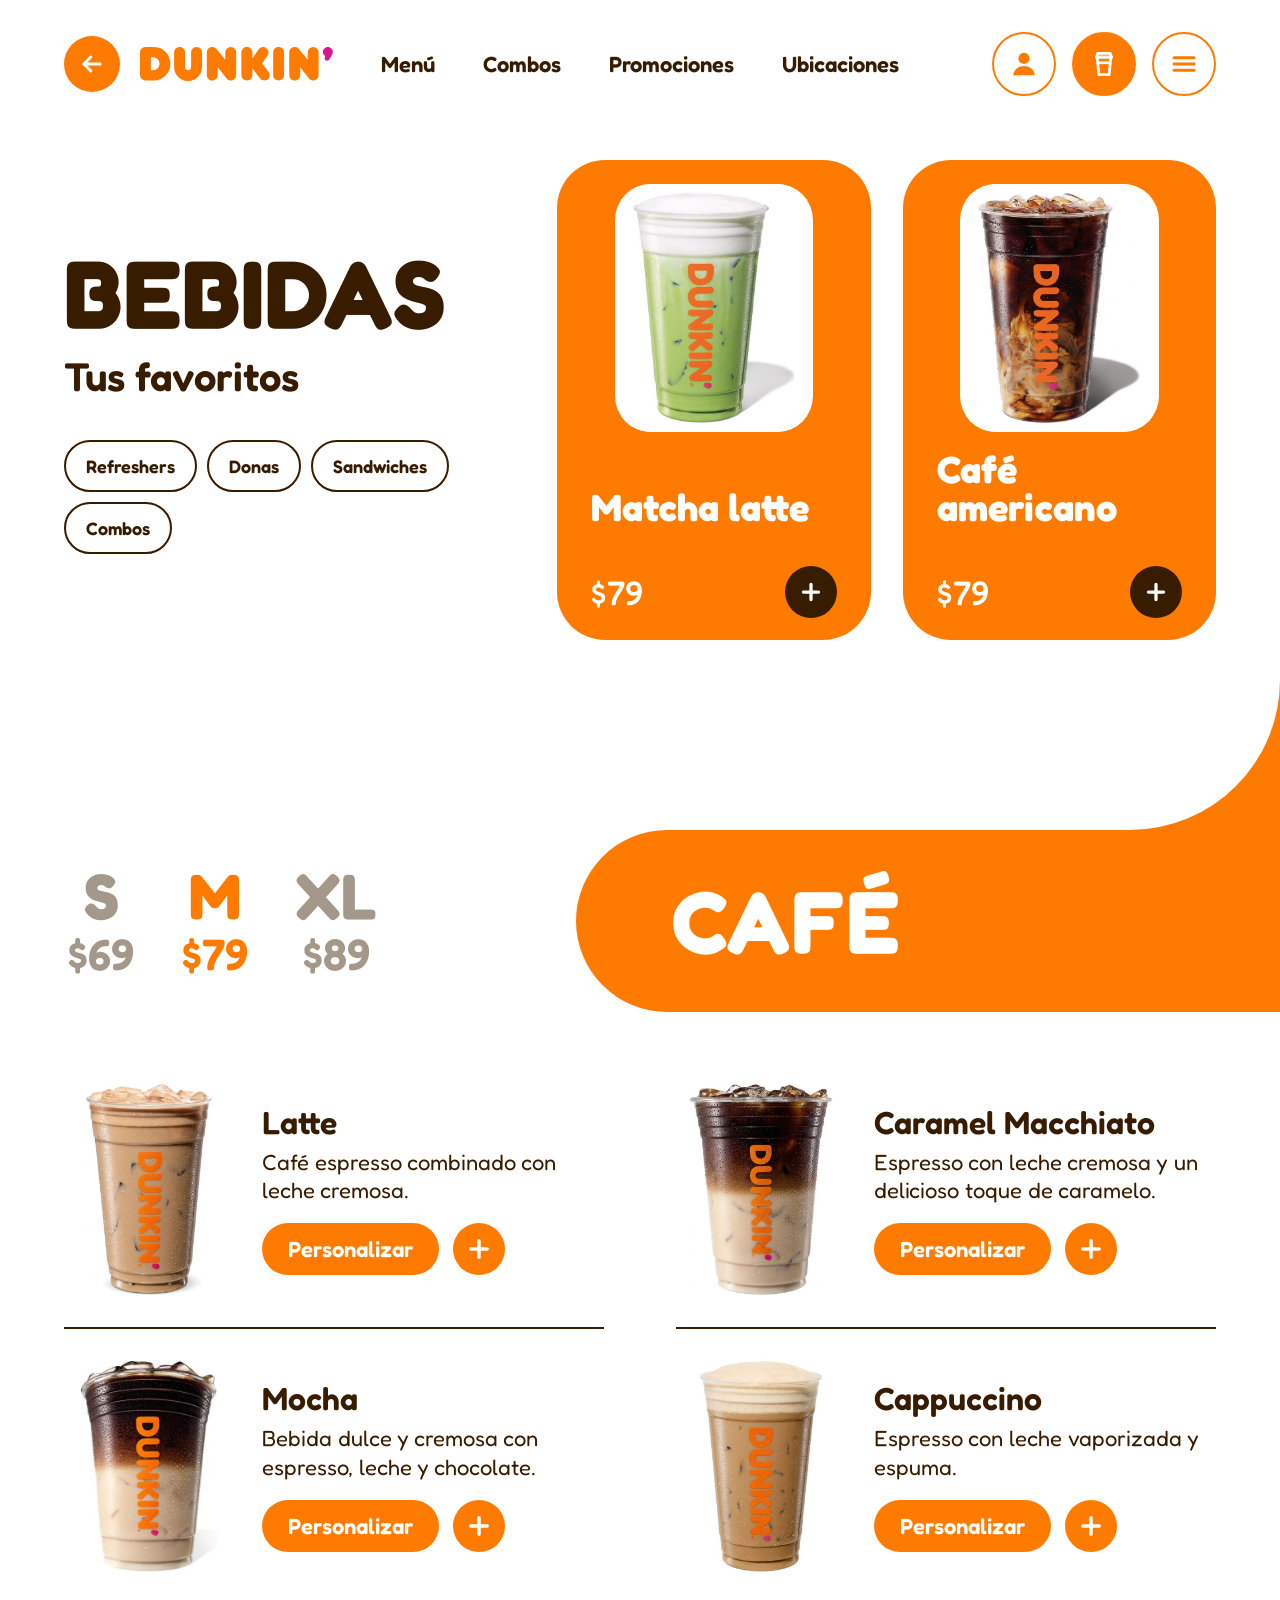
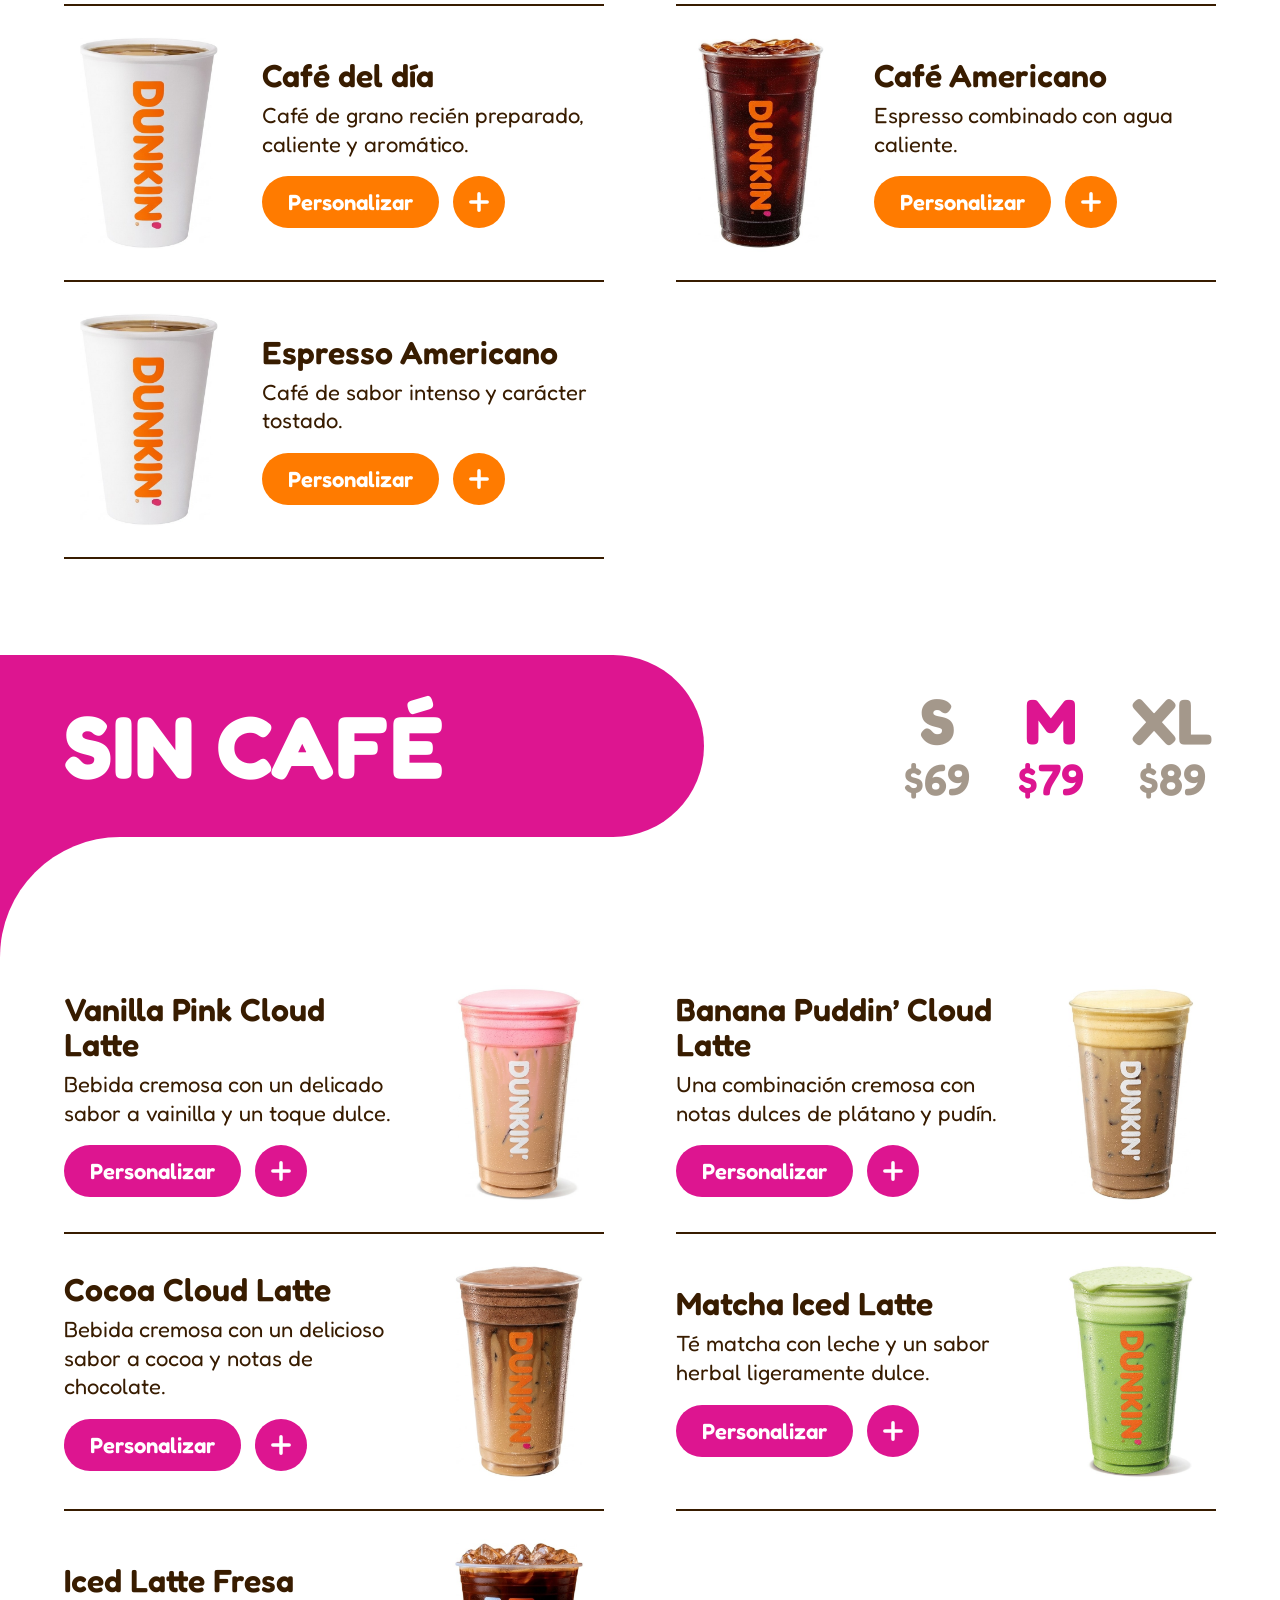
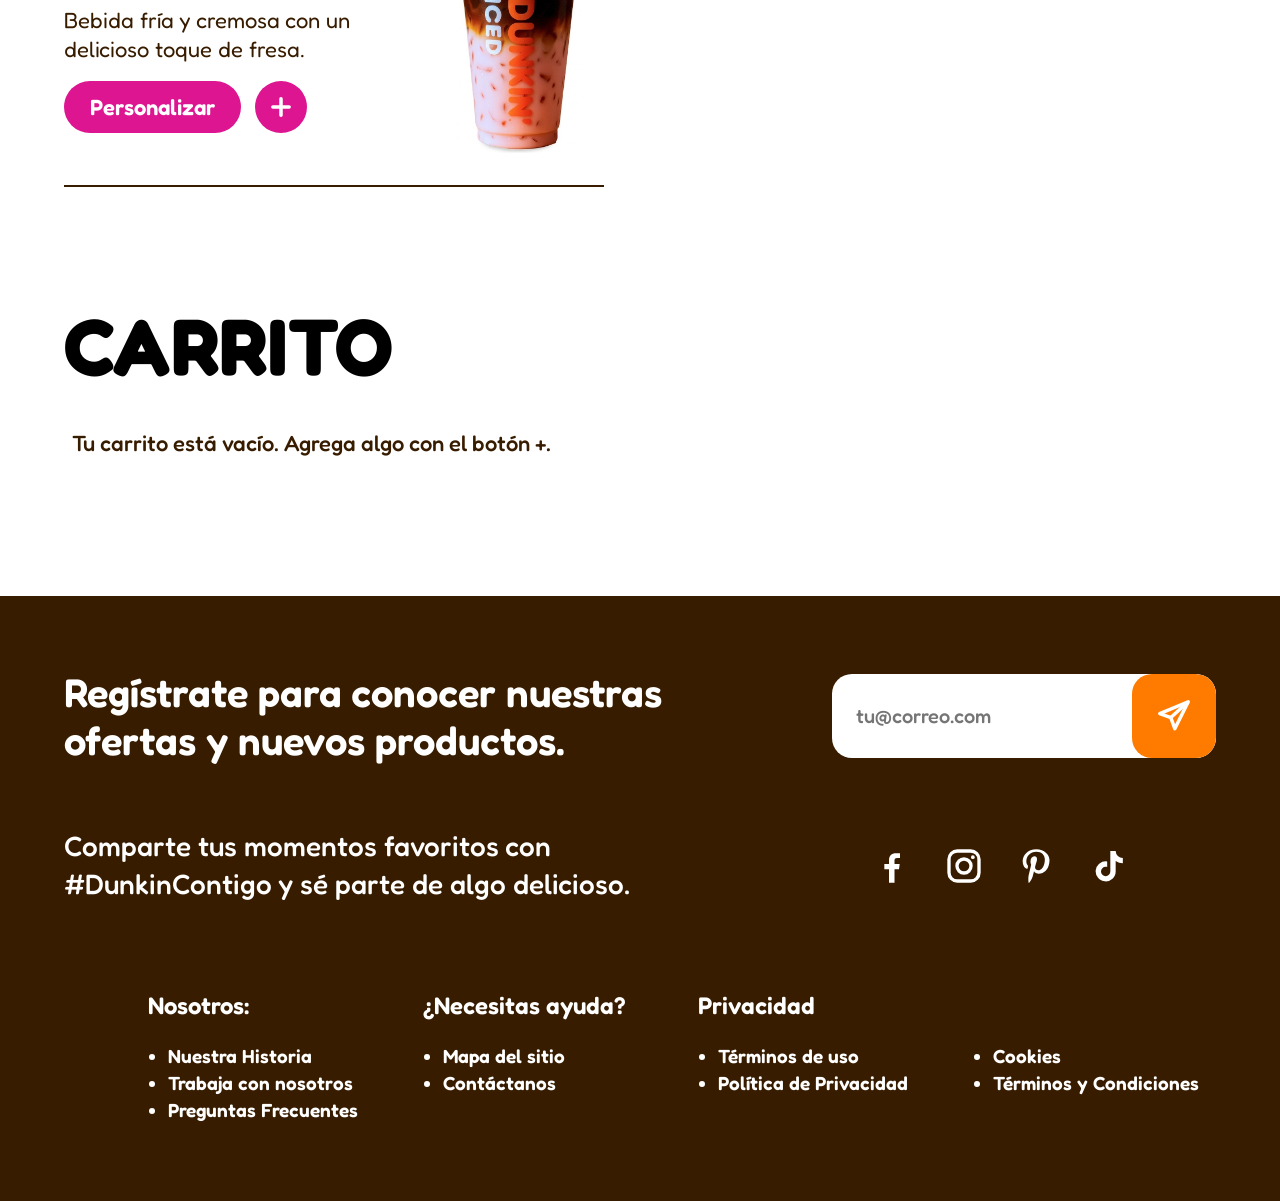
==== commit 4893164a: "Ajustes responsive en celular y Café del día con Personalizar Co-Authored-By: Claude Opus 5.5 <norep" ====
--- a/bebidas.html
+++ b/bebidas.html
@@ -11,8 +11,8 @@
   <link rel="preconnect" href="https://fonts.gstatic.com" crossorigin>
   <link href="https://fonts.googleapis.com/css2?family=Fredoka:wdth,wght@75..125,300..700&display=swap" rel="stylesheet">
 
-  <link rel="stylesheet" href="css/styles.css?v=3">
-  <link rel="stylesheet" href="css/bebidas.css?v=3">
+  <link rel="stylesheet" href="css/styles.css?v=4">
+  <link rel="stylesheet" href="css/bebidas.css?v=4">
 </head>
 <body>
 <div class="page page--bebidas">
@@ -262,8 +262,8 @@
   <div class="toast" id="toast" role="status" aria-live="polite"></div>
 </div>
 
-<script src="js/carrito.js?v=3"></script>
-<script src="js/main.js?v=3"></script>
-<script src="js/bebidas.js?v=3"></script>
+<script src="js/carrito.js?v=4"></script>
+<script src="js/main.js?v=4"></script>
+<script src="js/bebidas.js?v=4"></script>
 </body>
 </html>
--- a/css/styles.css
+++ b/css/styles.css
@@ -460,6 +460,7 @@
   color: var(--pink-soft);
 }
 .refreshers__words span:nth-child(even) { transform: translateX(-280px); }
+.refreshers__words span:nth-child(n+5) { display: none; }   /* renglones extra: solo en celular */
 
 .refreshers__inner {
   position: relative;
@@ -942,3 +943,55 @@
   html { scroll-behavior: auto; }
   *, *::before, *::after { transition: none !important; }
 }
+
+
+/* =========================================================
+   Ajustes para celular (revisión en iPhone)
+   ========================================================= */
+@media (max-width: 900px) {
+  /* Fondo café debajo del footer: el espacio extra se ve como parte del footer */
+  html { background: var(--brown); }
+  body { background: var(--white); }
+  .footer { padding-bottom: calc(48px + env(safe-area-inset-bottom, 0px)); }
+
+  /* Hero: botones del mismo tamaño y en una sola línea */
+  .hero { gap: 12px; padding: 40px 20px; }
+  .hero__text { font-size: 17px; line-height: 1.35; }
+  .hero__actions {
+    display: grid;
+    grid-template-columns: repeat(2, minmax(0, 1fr));
+    width: 100%;
+    gap: 10px;
+    margin-top: 6px;
+  }
+  .hero .btn--xl { width: 100%; height: 52px; padding: 0 8px; font-size: 20px; white-space: nowrap; }
+
+  /* Títulos y párrafos más pegados */
+  .feature__side { gap: 12px; }
+  .feature__text { margin-top: -2px; }
+  .tabs { margin-top: 6px; }
+  .link-more { margin-top: 4px; }
+  .locations__panel { gap: 14px; }
+
+  /* Tarjetas: textos del mismo tamaño para que no se desfasen */
+  .card__title { font-size: 17px; line-height: 1.05; }
+  .card__desc { font-size: 12px; line-height: 1.3; }
+  .card__price { font-size: 17px; }
+
+  /* Composición Refreshers como el prototipo: texto lleno detrás de los vasos
+     y "Refresca tu día" + botón debajo */
+  .refreshers { margin-top: 56px; padding: 0; }
+  .refreshers__words {
+    bottom: auto;
+    height: calc((100vw - 2 * var(--gutter)) * 583 / 430);
+    justify-content: flex-start;
+    overflow: hidden;
+  }
+  .refreshers__words span,
+  .refreshers__words span:nth-child(n+5) { display: block; font-size: 82px; line-height: .9; }
+  .refreshers__words span:nth-child(odd) { transform: translateX(-10px); }
+  .refreshers__words span:nth-child(even) { transform: translateX(-150px); }
+  .refreshers__inner { row-gap: 20px; }
+  .refreshers__img { width: 100%; }
+  .refreshers__cta { gap: 14px; padding-bottom: 8px; }
+}
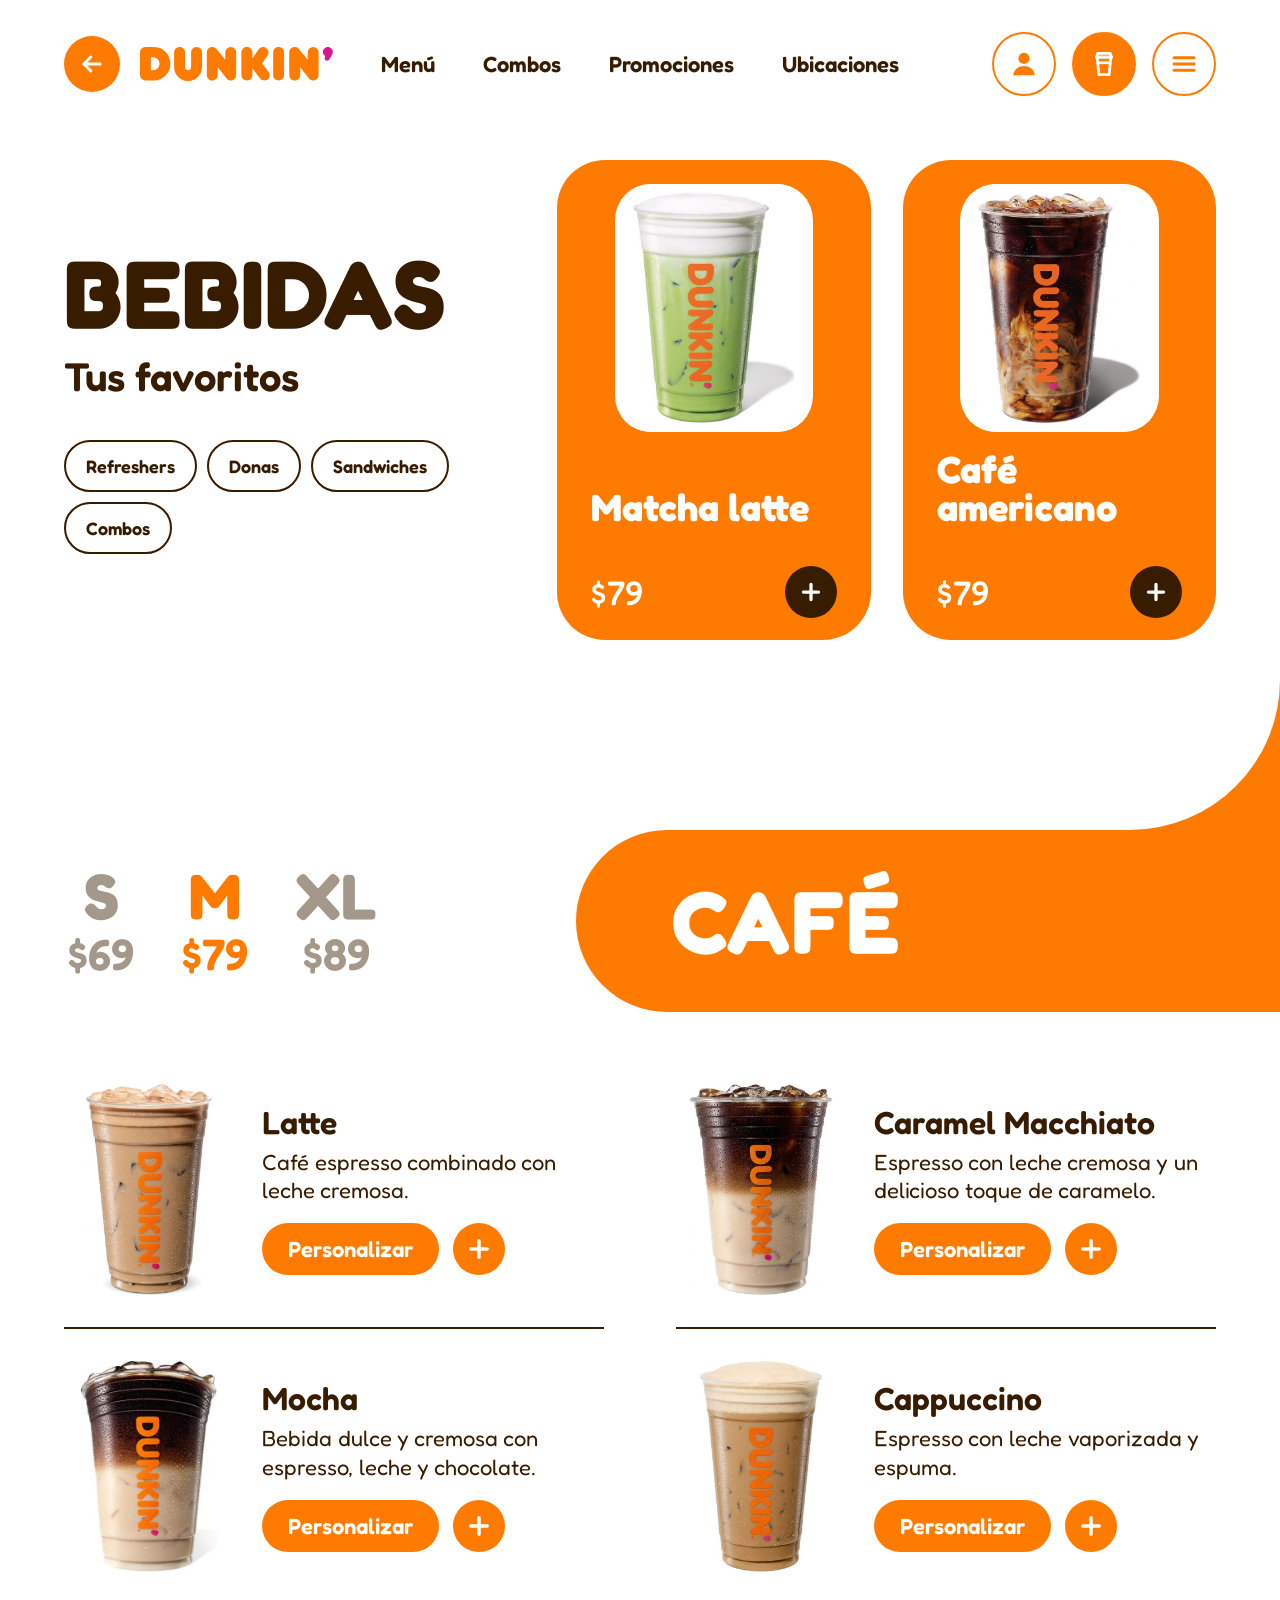
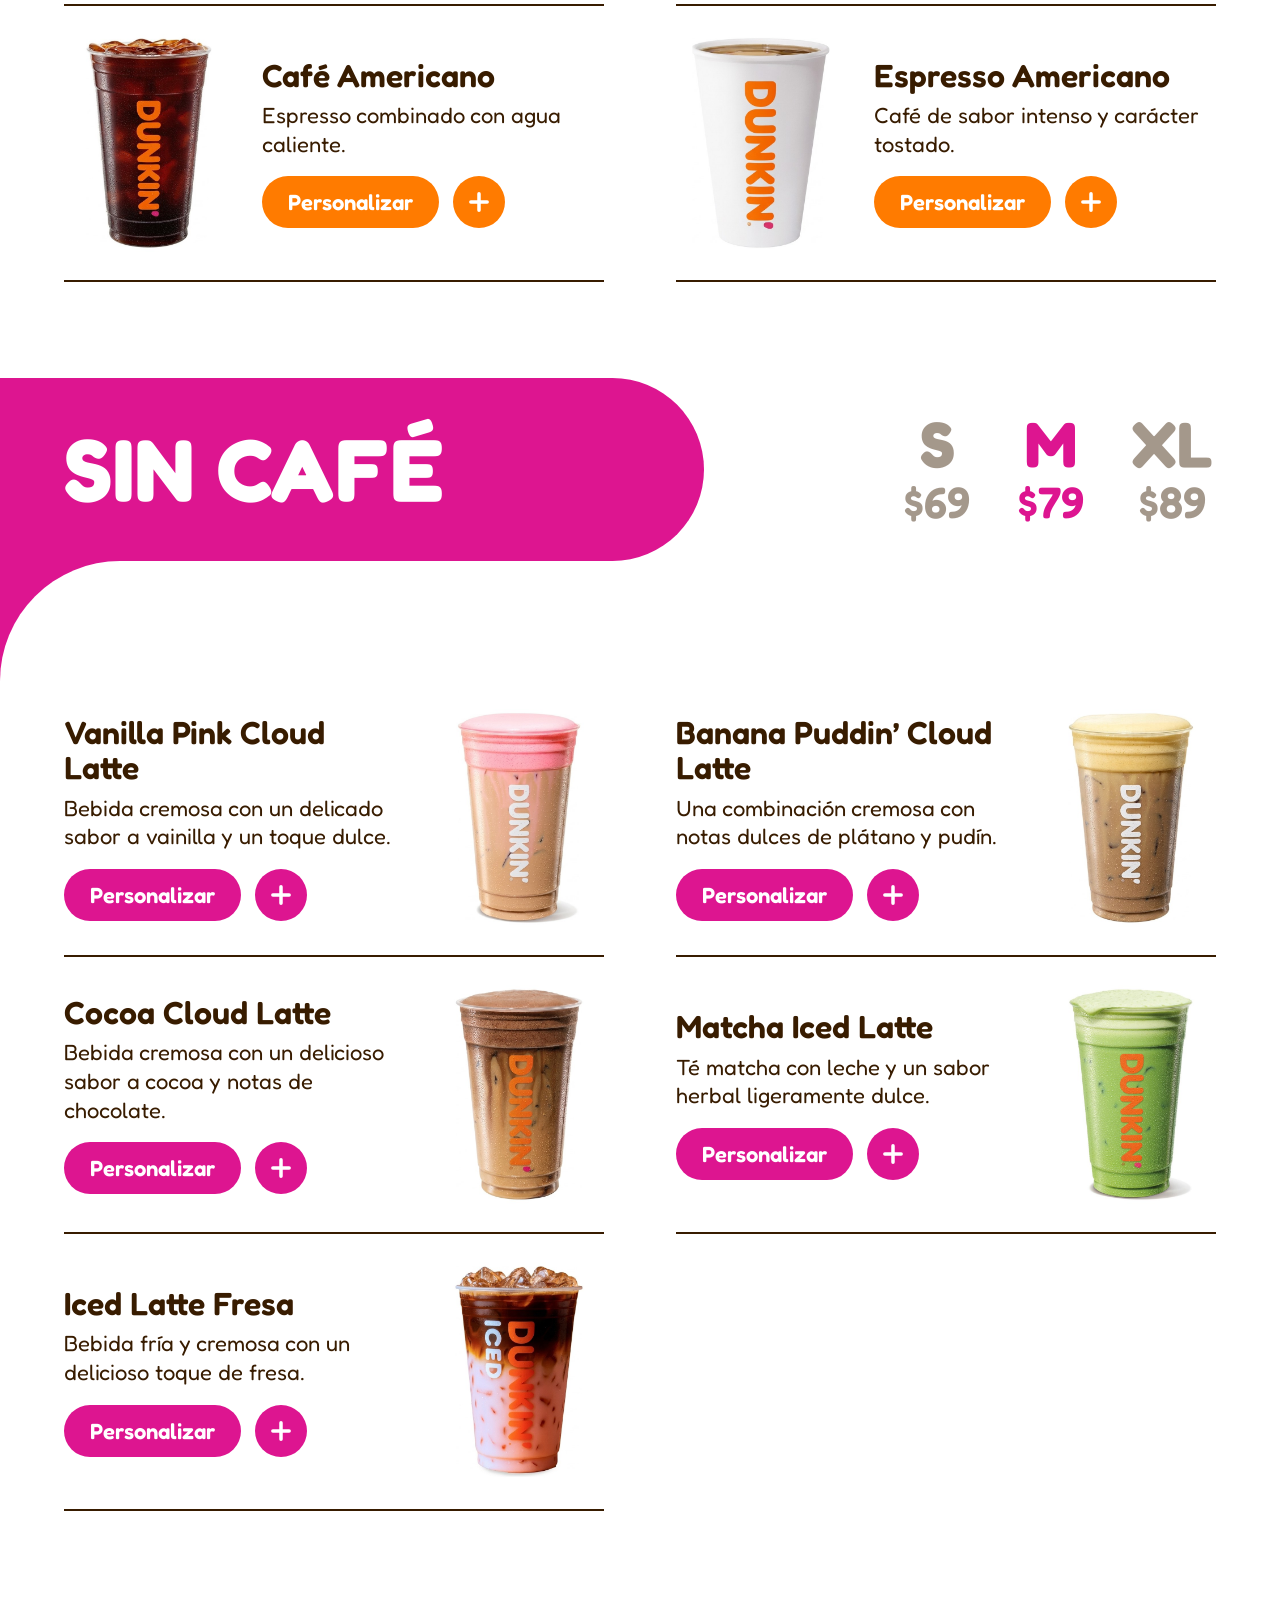
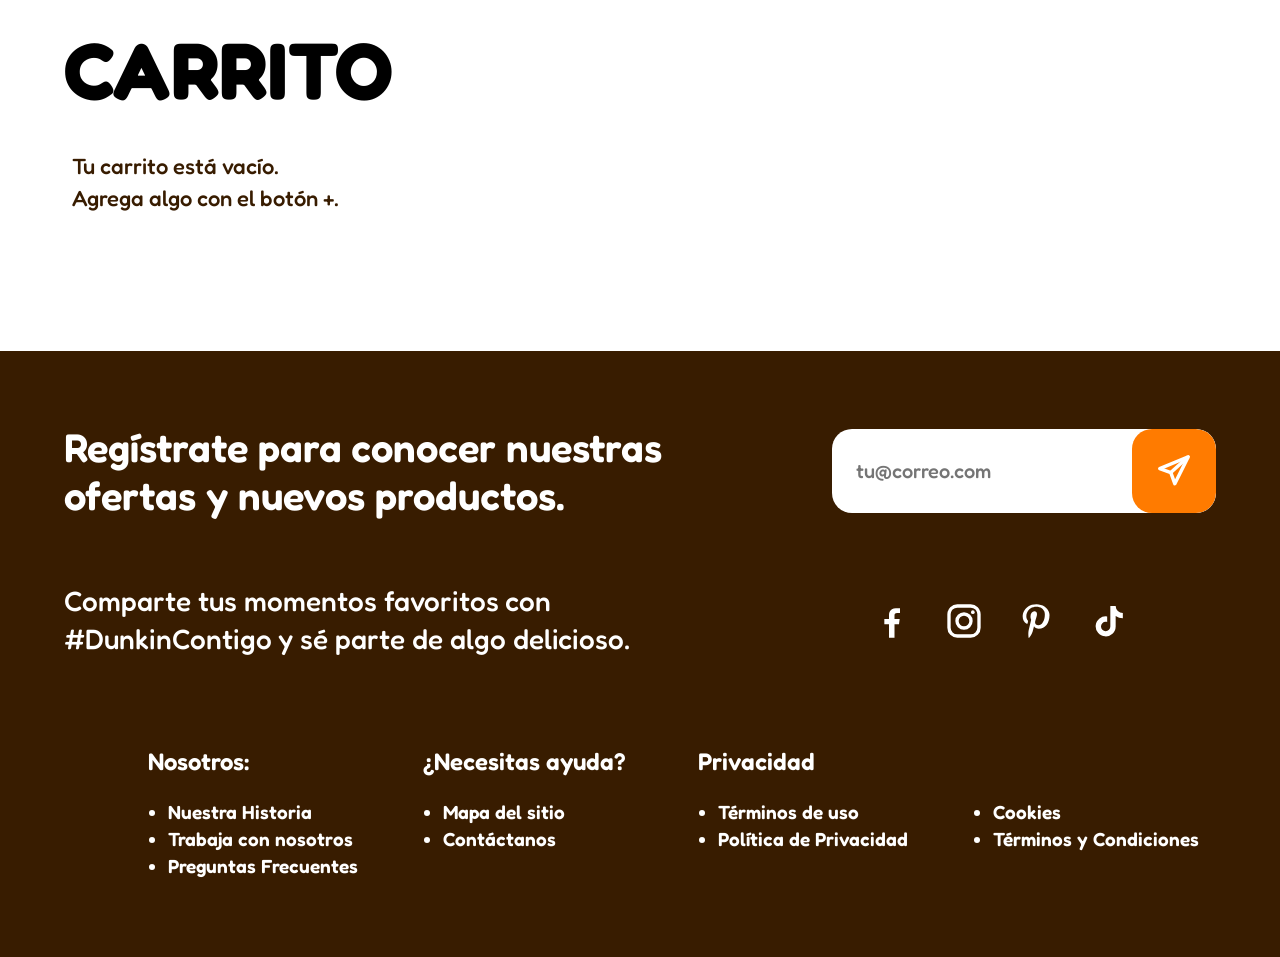
==== commit 19aadd19: "Quita curva extra en Combos (celular), carrito vacío en dos líneas y un solo Café Americano Co-Autho" ====
--- a/bebidas.html
+++ b/bebidas.html
@@ -11,8 +11,8 @@
   <link rel="preconnect" href="https://fonts.gstatic.com" crossorigin>
   <link href="https://fonts.googleapis.com/css2?family=Fredoka:wdth,wght@75..125,300..700&display=swap" rel="stylesheet">
 
-  <link rel="stylesheet" href="css/styles.css?v=4">
-  <link rel="stylesheet" href="css/bebidas.css?v=4">
+  <link rel="stylesheet" href="css/styles.css?v=5">
+  <link rel="stylesheet" href="css/bebidas.css?v=5">
 </head>
 <body>
 <div class="page page--bebidas">
@@ -138,7 +138,7 @@
     <section class="cart container" id="carrito" aria-labelledby="titulo-carrito">
       <h2 class="title-xl cart__title" id="titulo-carrito">Carrito</h2>
       <ul class="cart__list" id="cart-list"></ul>
-      <p class="cart__empty" id="cart-empty">Tu carrito está vacío. Agrega algo con el botón +.</p>
+      <div class="cart__empty" id="cart-empty"><p>Tu carrito está vacío.</p><p>Agrega algo con el botón +.</p></div>
       <div class="cart__summary" id="cart-summary" hidden>
         <p class="cart__total">Total <strong id="cart-total">$0</strong></p>
         <a href="index.html#ubicaciones" class="btn btn--orange btn--lg">Ordenar ahora</a>
@@ -262,8 +262,8 @@
   <div class="toast" id="toast" role="status" aria-live="polite"></div>
 </div>
 
-<script src="js/carrito.js?v=4"></script>
-<script src="js/main.js?v=4"></script>
-<script src="js/bebidas.js?v=4"></script>
+<script src="js/carrito.js?v=5"></script>
+<script src="js/main.js?v=5"></script>
+<script src="js/bebidas.js?v=5"></script>
 </body>
 </html>
--- a/css/styles.css
+++ b/css/styles.css
@@ -737,6 +737,8 @@
 }
 .cart-bar:hover .cart-bar__cta { filter: brightness(1.07); }
 body.has-cart-bar .toast { bottom: 108px; }
+
+.cart__empty p + p { margin-top: 6px; }
 
 /* Recuadro para fotos pendientes */
 .img-ph {
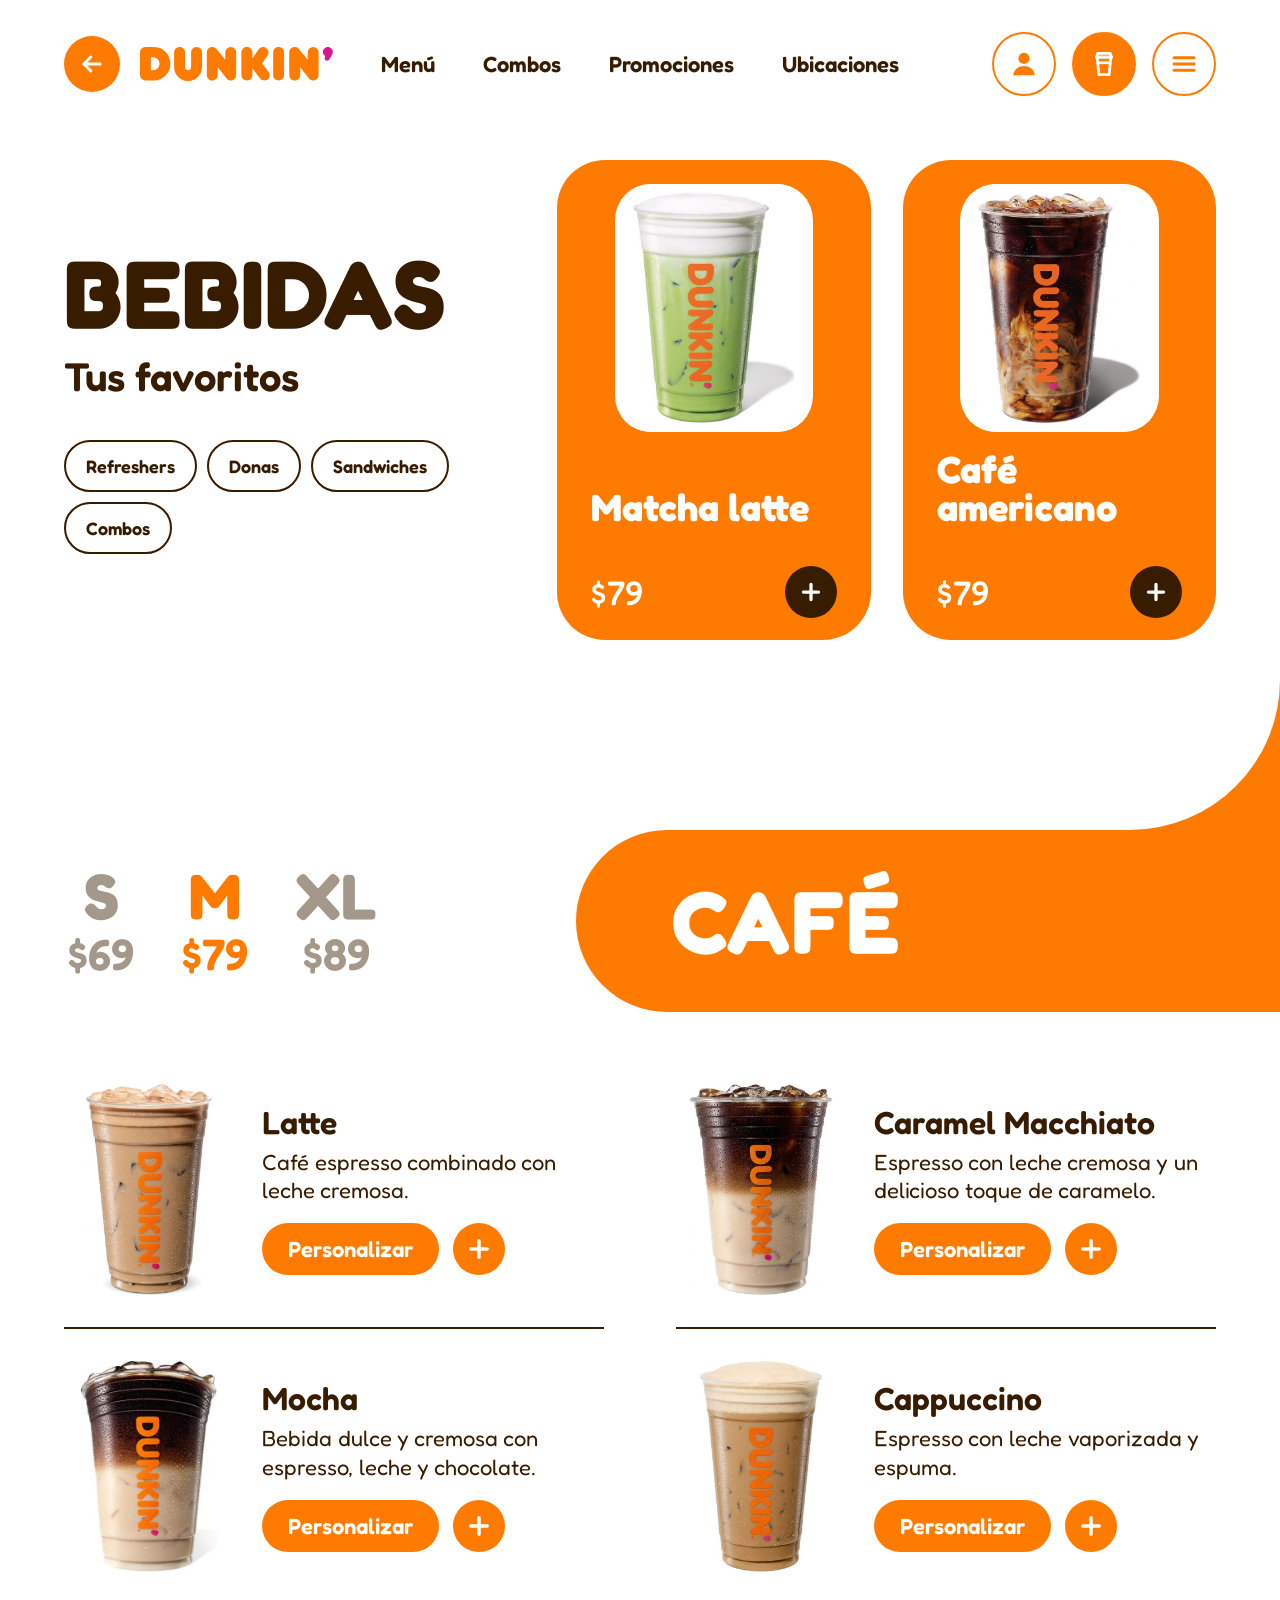
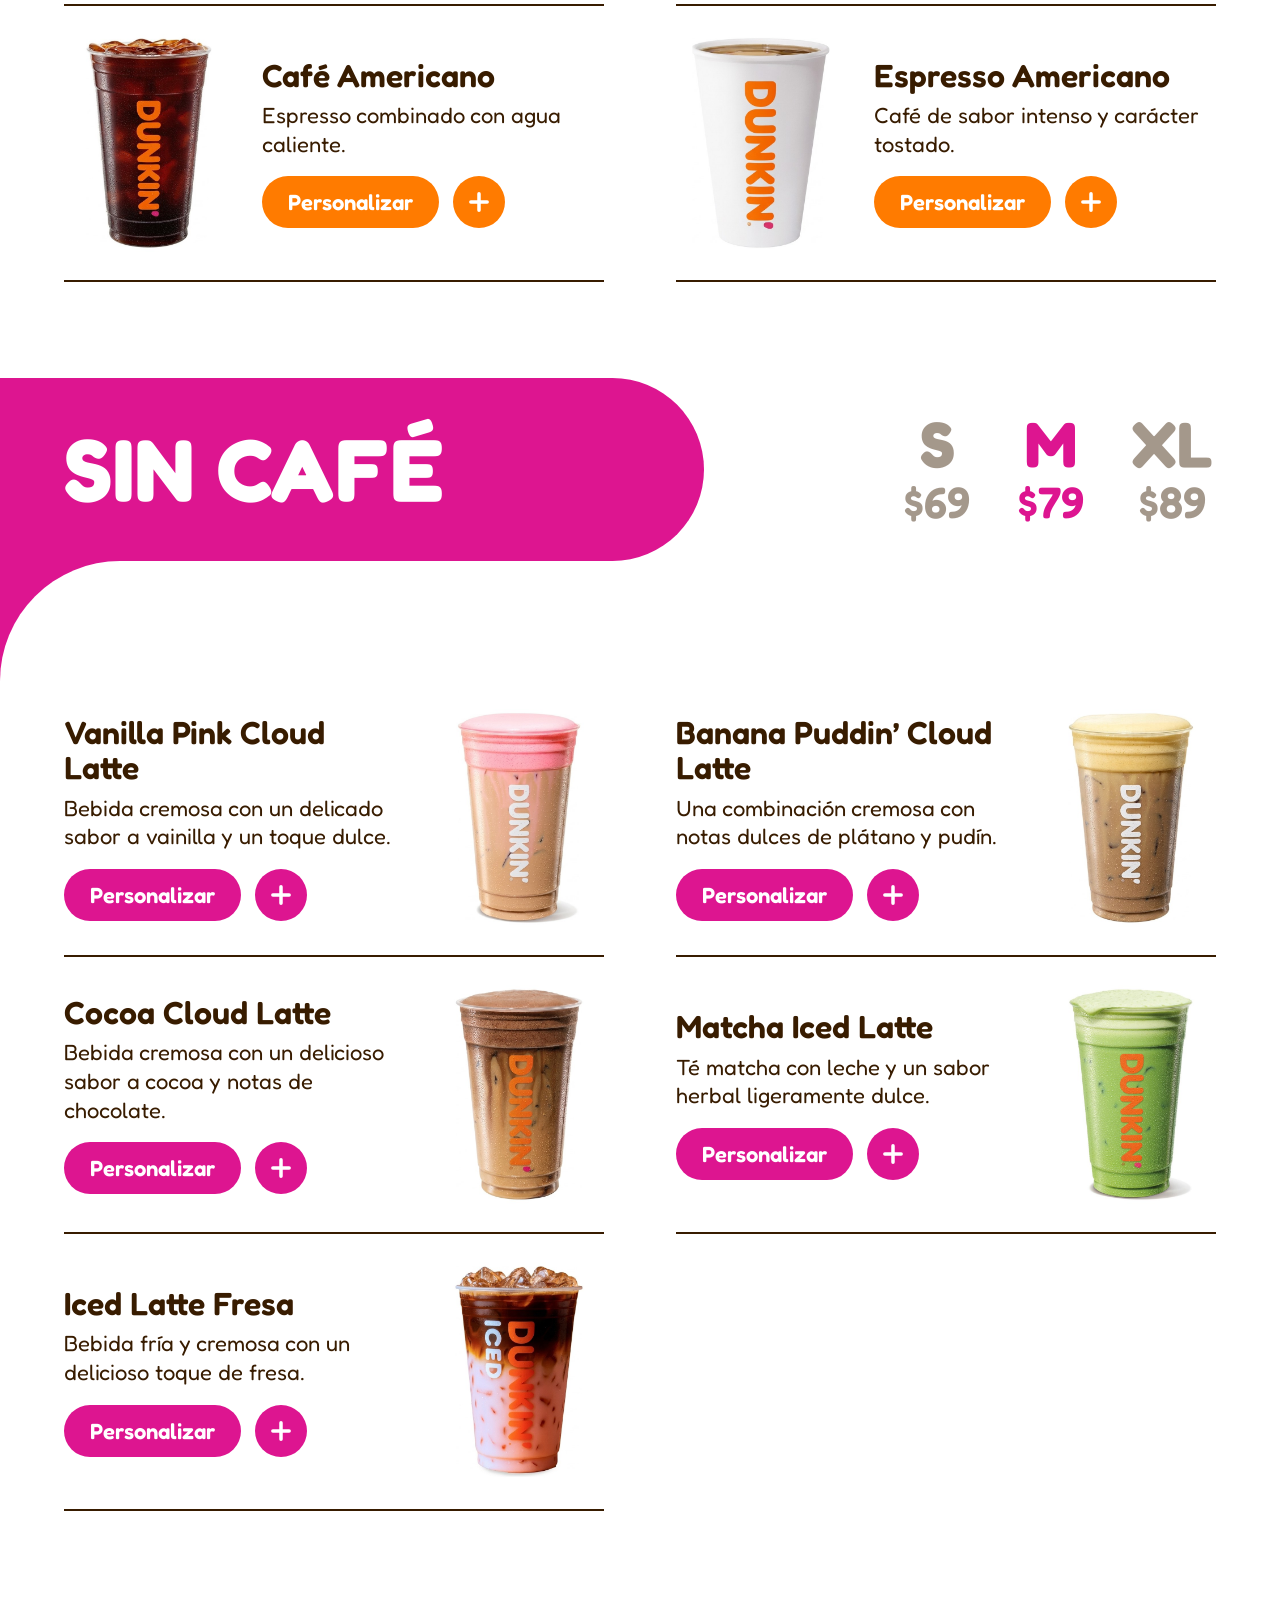
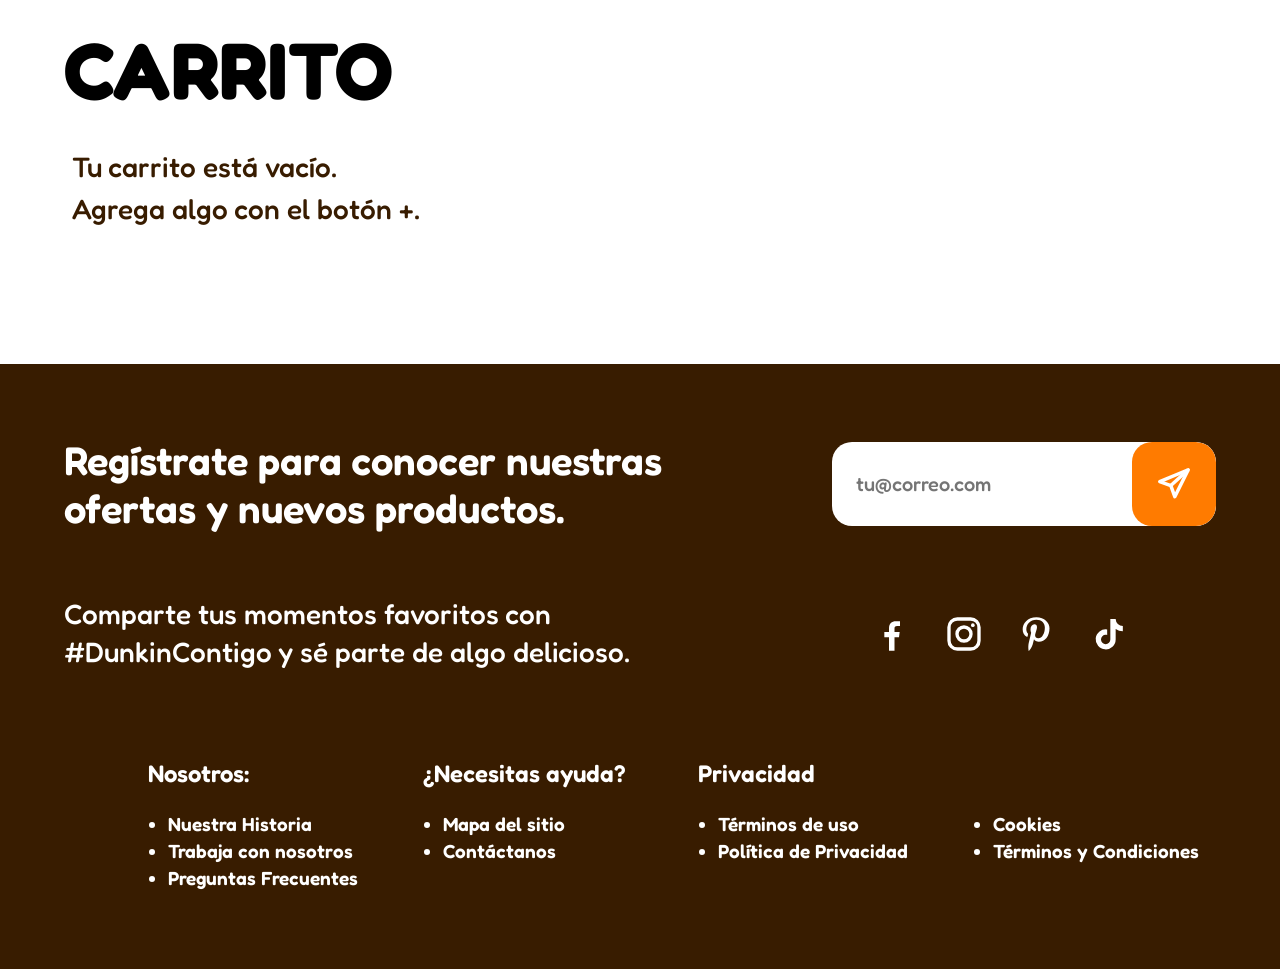
==== commit be7e42fb: "Escritorio: texto del carrito vacío más grande Co-Authored-By: Claude Opus 5.5 <noreply@anthropic.co" ====
--- a/bebidas.html
+++ b/bebidas.html
@@ -11,8 +11,8 @@
   <link rel="preconnect" href="https://fonts.gstatic.com" crossorigin>
   <link href="https://fonts.googleapis.com/css2?family=Fredoka:wdth,wght@75..125,300..700&display=swap" rel="stylesheet">
 
-  <link rel="stylesheet" href="css/styles.css?v=5">
-  <link rel="stylesheet" href="css/bebidas.css?v=5">
+  <link rel="stylesheet" href="css/styles.css?v=9">
+  <link rel="stylesheet" href="css/bebidas.css?v=9">
 </head>
 <body>
 <div class="page page--bebidas">
@@ -262,8 +262,8 @@
   <div class="toast" id="toast" role="status" aria-live="polite"></div>
 </div>
 
-<script src="js/carrito.js?v=5"></script>
-<script src="js/main.js?v=5"></script>
-<script src="js/bebidas.js?v=5"></script>
+<script src="js/carrito.js?v=9"></script>
+<script src="js/main.js?v=9"></script>
+<script src="js/bebidas.js?v=9"></script>
 </body>
 </html>
--- a/css/styles.css
+++ b/css/styles.css
@@ -690,7 +690,7 @@
   cursor: pointer;
 }
 .cart-item__remove:hover { filter: brightness(1.3); }
-.cart__empty { font-size: 22px; max-width: 980px; padding: 20px 8px; }
+.cart__empty { font-size: 28px; line-height: 1.3; max-width: 980px; padding: 16px 8px; }
 .cart__summary {
   max-width: 980px;
   display: flex;
@@ -952,9 +952,9 @@
    ========================================================= */
 @media (max-width: 900px) {
   /* Fondo café debajo del footer: el espacio extra se ve como parte del footer */
-  html { background: var(--brown); }
-  body { background: var(--white); }
-  .footer { padding-bottom: calc(48px + env(safe-area-inset-bottom, 0px)); }
+  html, body { background: var(--brown); }   /* lo que queda debajo del footer es café */
+  .page { background: var(--white); }
+  .footer { padding-bottom: calc(72px + env(safe-area-inset-bottom, 0px)); }
 
   /* Hero: botones del mismo tamaño y en una sola línea */
   .hero { gap: 12px; padding: 40px 20px; }
@@ -980,20 +980,43 @@
   .card__desc { font-size: 12px; line-height: 1.3; }
   .card__price { font-size: 17px; }
 
-  /* Composición Refreshers como el prototipo: texto lleno detrás de los vasos
-     y "Refresca tu día" + botón debajo */
-  .refreshers { margin-top: 56px; padding: 0; }
+  /* Título del hero y botones de antojo en una sola línea
+     (js/main.js baja el tamaño solo lo necesario para que quepan) */
+  .hero { padding-left: 16px; padding-right: 16px; }
+  .hero__title { font-size: 34px; white-space: nowrap; }
+  .tabs { flex-wrap: nowrap; justify-content: center; gap: 8px; font-size: 18px; width: 100%; }
+  .tab { font-size: 1em; height: 2.6em; min-width: 0; padding: 0 .95em; white-space: nowrap; flex: 0 1 auto; }
+
+  /* Composición Refreshers: el texto rosa llena toda la sección (renglones completos,
+     repartidos de arriba a abajo) y "Refresca tu día" + botón quedan encima, al final */
+  .refreshers { margin-top: 56px; padding: 0 0 28px; }
   .refreshers__words {
-    bottom: auto;
-    height: calc((100vw - 2 * var(--gutter)) * 583 / 430);
-    justify-content: flex-start;
+    inset: 0;
+    height: auto;
+    justify-content: space-between;
     overflow: hidden;
   }
   .refreshers__words span,
-  .refreshers__words span:nth-child(n+5) { display: block; font-size: 82px; line-height: .9; }
+  .refreshers__words span:nth-child(n+5) { display: block; font-size: 76px; line-height: .9; }
   .refreshers__words span:nth-child(odd) { transform: translateX(-10px); }
   .refreshers__words span:nth-child(even) { transform: translateX(-150px); }
-  .refreshers__inner { row-gap: 20px; }
+  .refreshers__inner { row-gap: 12px; }
   .refreshers__img { width: 100%; }
-  .refreshers__cta { gap: 14px; padding-bottom: 8px; }
-}
+  /* Cuadro blanco detrás de "Refresca tu día" y el botón para que no se encimen con el texto rosa */
+  .refreshers__cta {
+    justify-self: center;
+    width: min(100%, 340px);
+    gap: 12px;
+    padding: 18px 20px 20px;
+    background: var(--white);
+    border-radius: var(--radius-md);
+  }
+
+  /* Carrito vacío: dos renglones un poco más grandes y más juntos */
+  .cart__empty { font-size: 18px; line-height: 1.3; padding-top: 6px; padding-bottom: 6px; }
+  .cart__empty p + p { margin-top: 0; }
+
+  /* Menos blanco entre Refreshers y "Cerca de ti" */
+  .locations-section { padding-top: 16px; }
+}
+}
